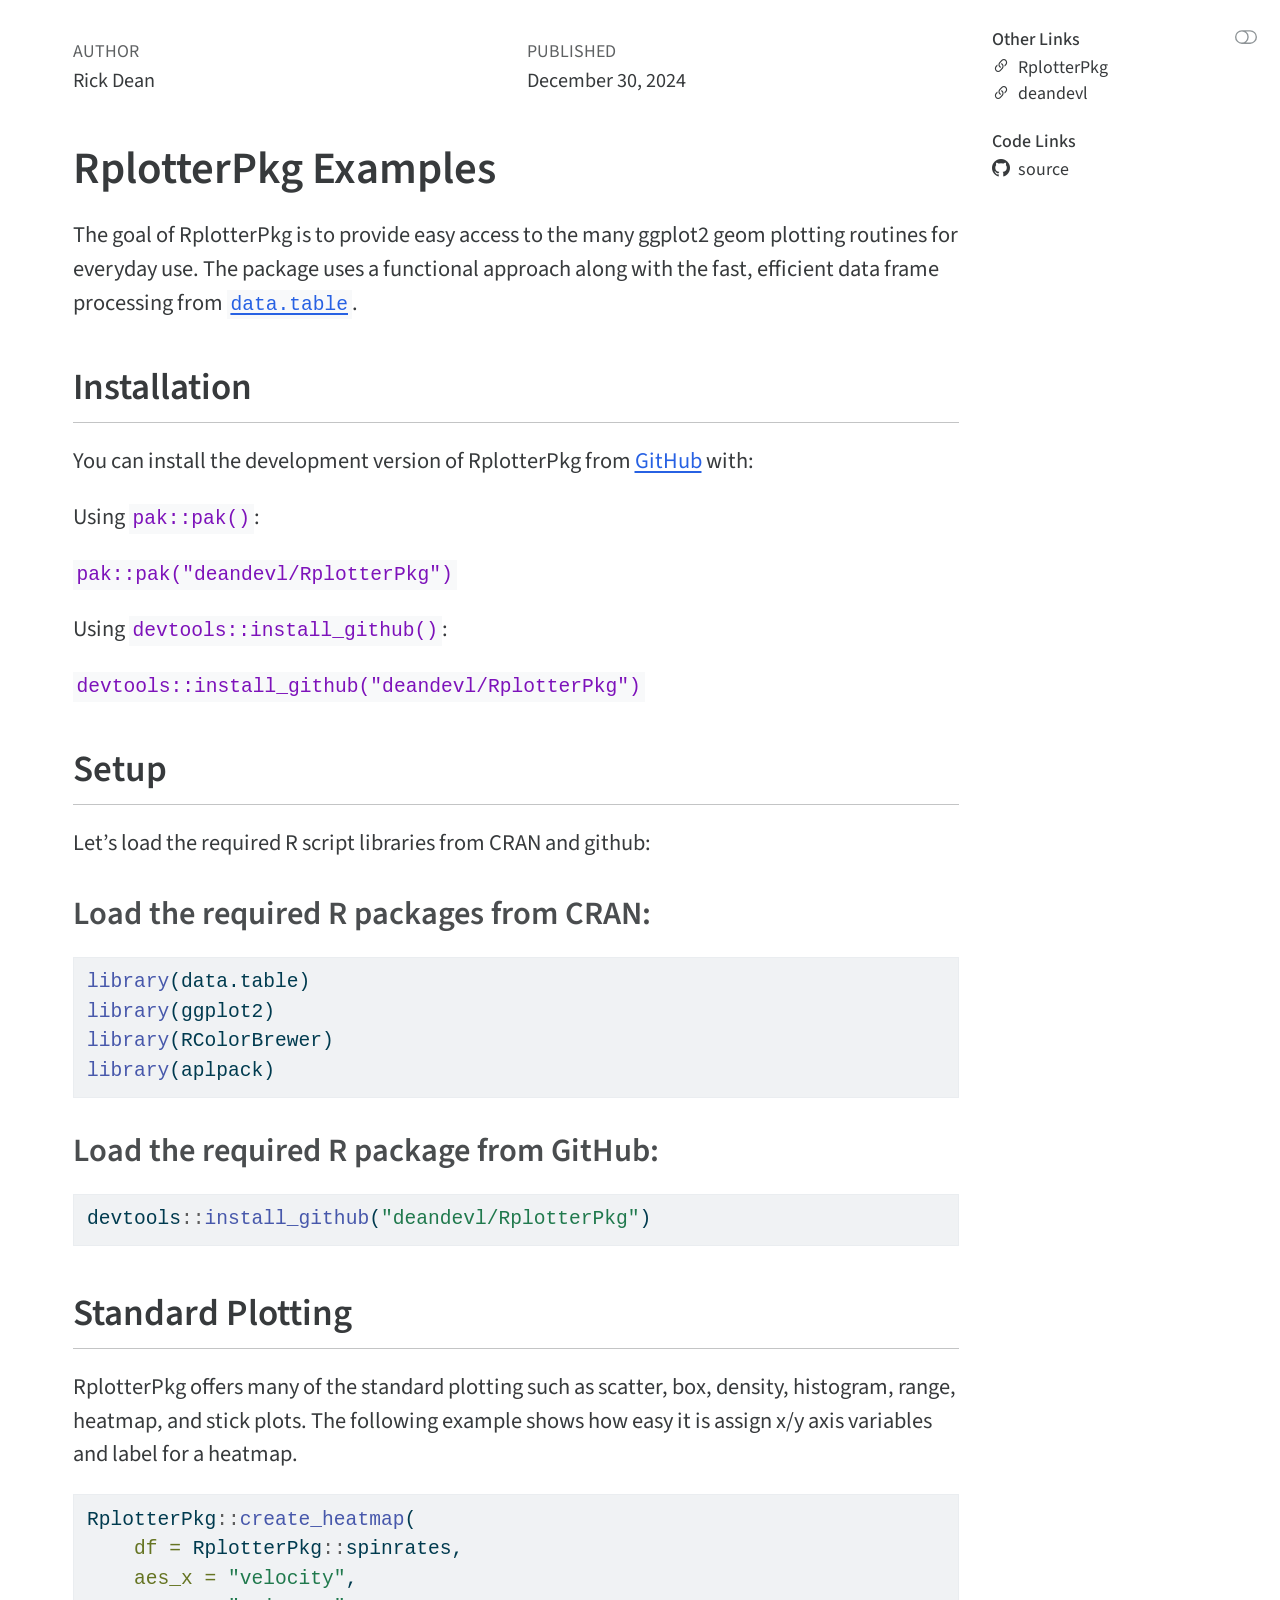
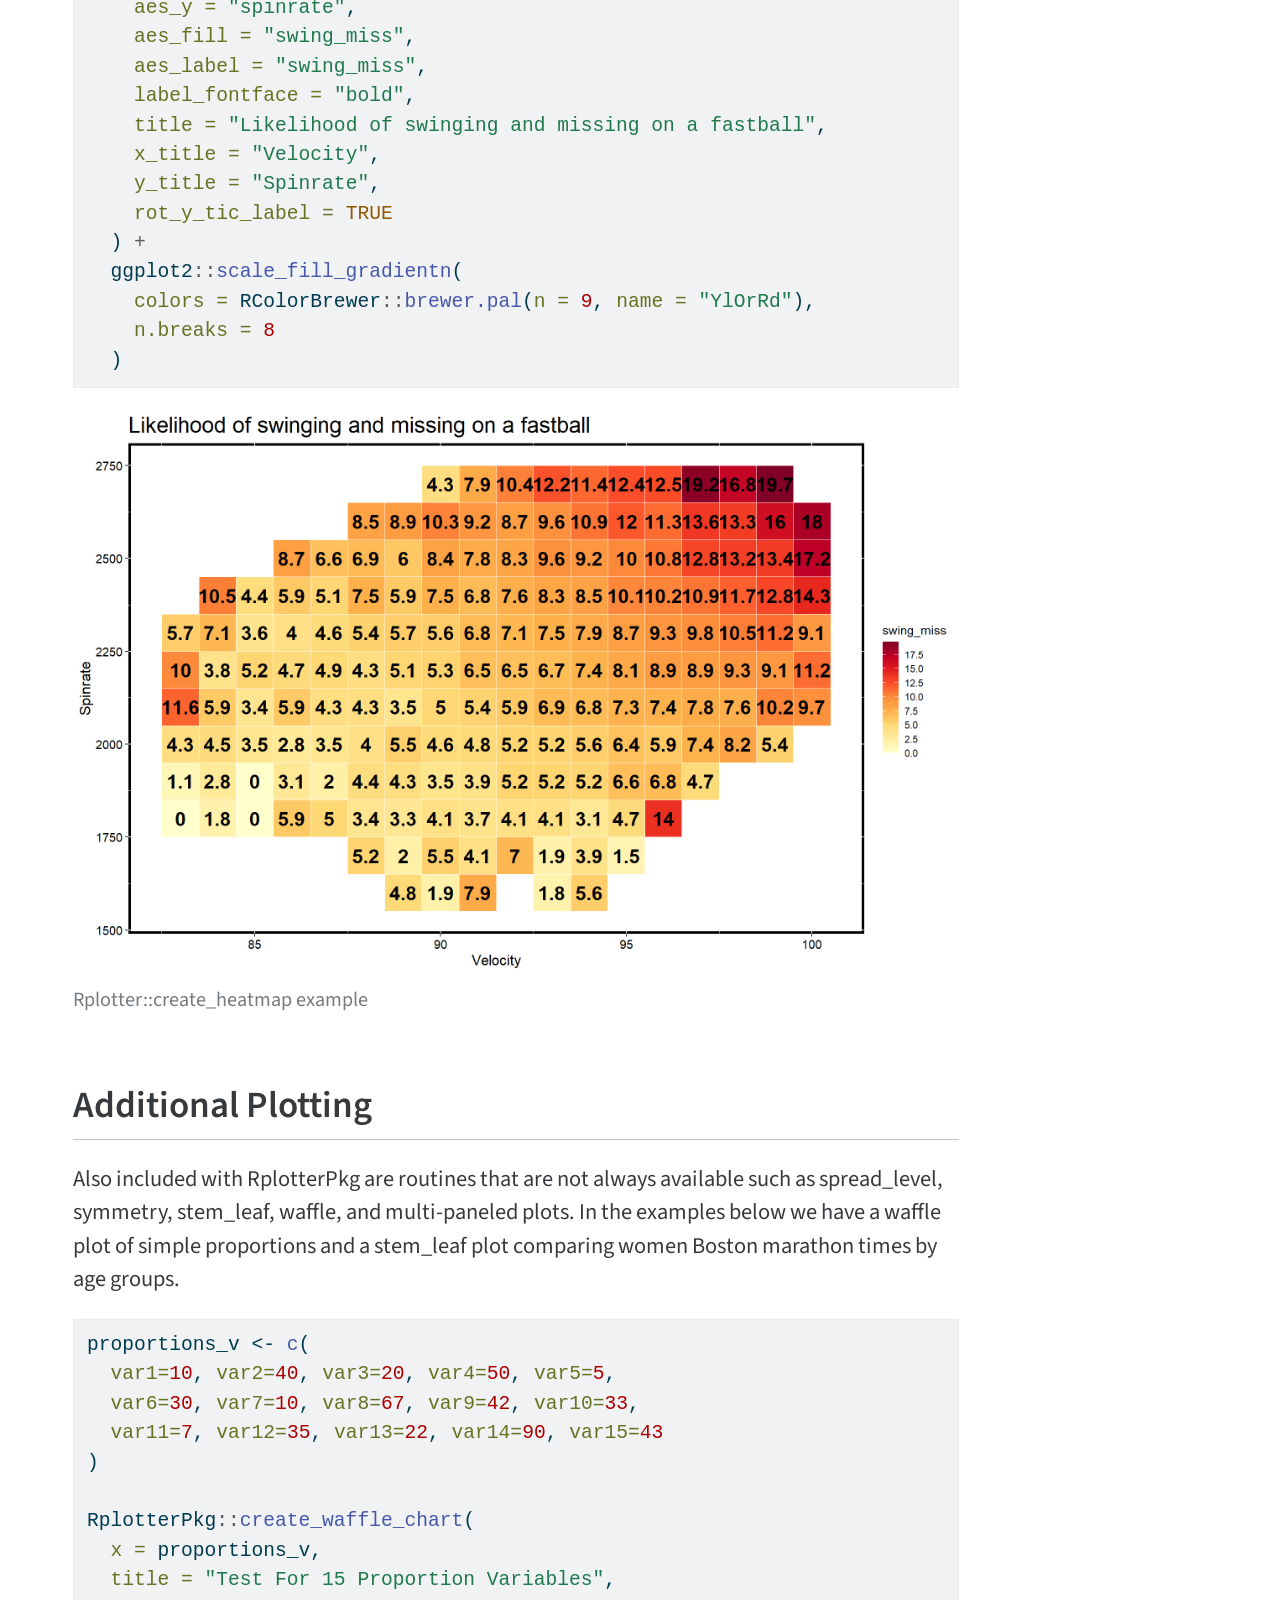
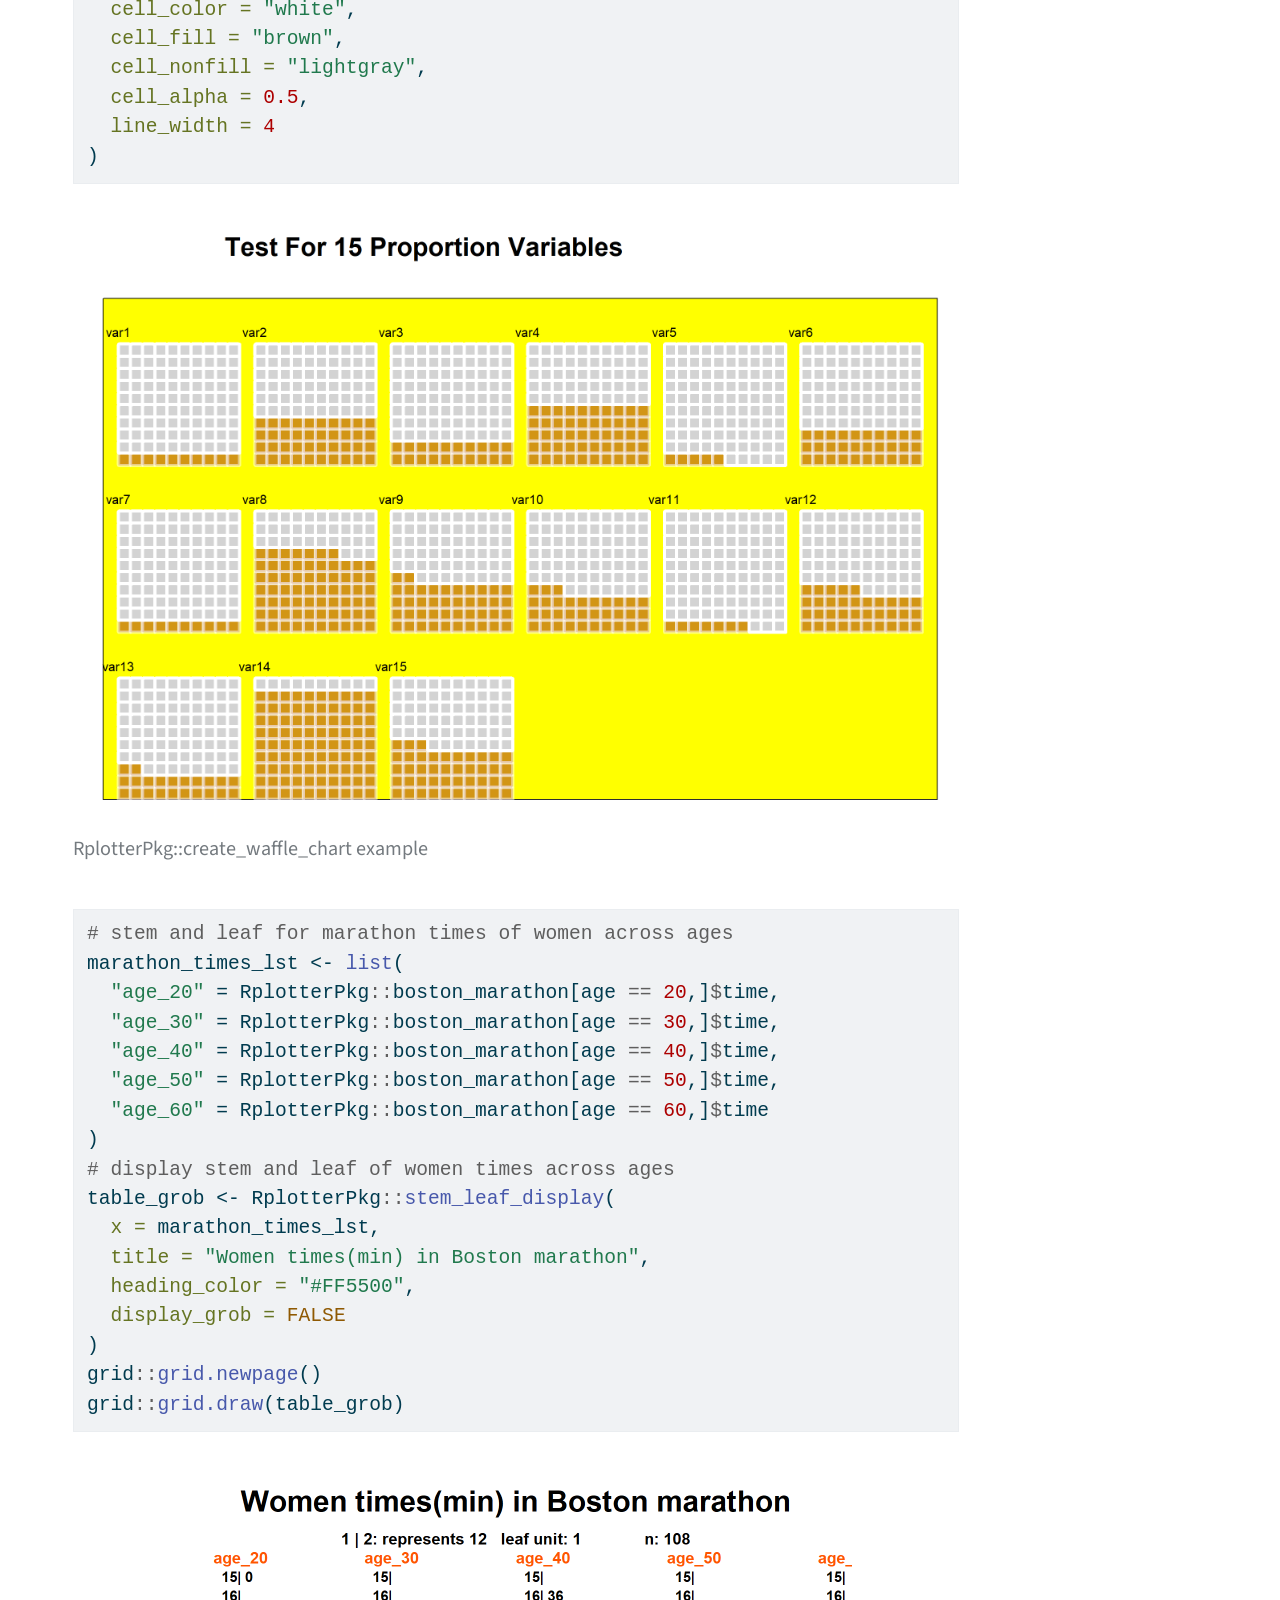
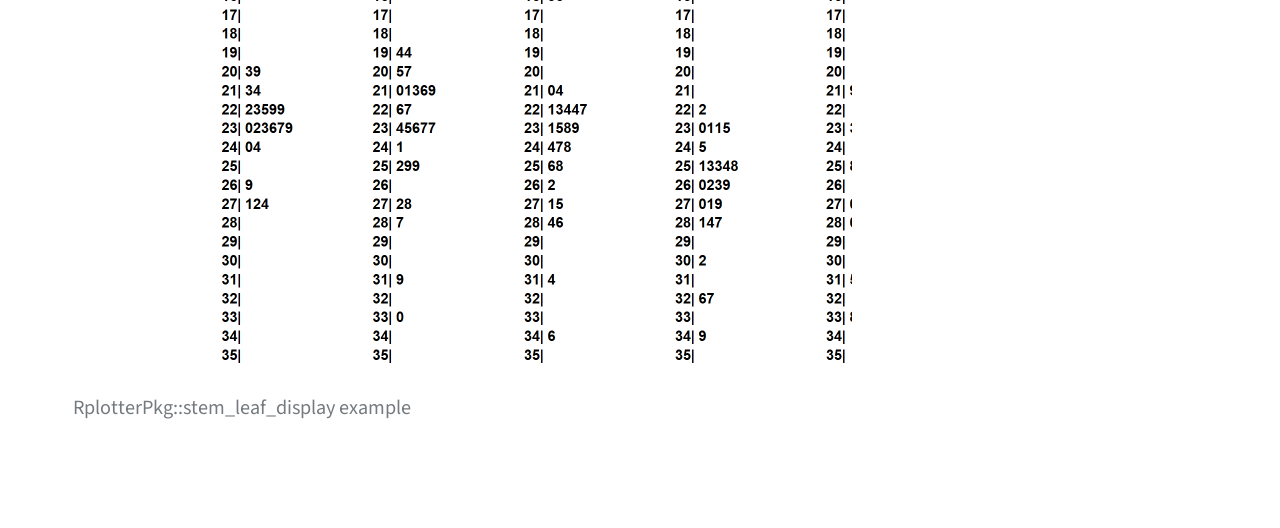
==== output/index.html @ f4328e45 "initial code" ====
<!DOCTYPE html>
<html xmlns="http://www.w3.org/1999/xhtml" lang="en" xml:lang="en"><head>

<meta charset="utf-8">
<meta name="generator" content="quarto-1.6.39">

<meta name="viewport" content="width=device-width, initial-scale=1.0, user-scalable=yes">

<meta name="author" content="Rick Dean">
<meta name="dcterms.date" content="2024-12-30">

<title>index</title>
<style>
code{white-space: pre-wrap;}
span.smallcaps{font-variant: small-caps;}
div.columns{display: flex; gap: min(4vw, 1.5em);}
div.column{flex: auto; overflow-x: auto;}
div.hanging-indent{margin-left: 1.5em; text-indent: -1.5em;}
ul.task-list{list-style: none;}
ul.task-list li input[type="checkbox"] {
  width: 0.8em;
  margin: 0 0.8em 0.2em -1em; /* quarto-specific, see https://github.com/quarto-dev/quarto-cli/issues/4556 */ 
  vertical-align: middle;
}
/* CSS for syntax highlighting */
pre > code.sourceCode { white-space: pre; position: relative; }
pre > code.sourceCode > span { line-height: 1.25; }
pre > code.sourceCode > span:empty { height: 1.2em; }
.sourceCode { overflow: visible; }
code.sourceCode > span { color: inherit; text-decoration: inherit; }
div.sourceCode { margin: 1em 0; }
pre.sourceCode { margin: 0; }
@media screen {
div.sourceCode { overflow: auto; }
}
@media print {
pre > code.sourceCode { white-space: pre-wrap; }
pre > code.sourceCode > span { display: inline-block; text-indent: -5em; padding-left: 5em; }
}
pre.numberSource code
  { counter-reset: source-line 0; }
pre.numberSource code > span
  { position: relative; left: -4em; counter-increment: source-line; }
pre.numberSource code > span > a:first-child::before
  { content: counter(source-line);
    position: relative; left: -1em; text-align: right; vertical-align: baseline;
    border: none; display: inline-block;
    -webkit-touch-callout: none; -webkit-user-select: none;
    -khtml-user-select: none; -moz-user-select: none;
    -ms-user-select: none; user-select: none;
    padding: 0 4px; width: 4em;
  }
pre.numberSource { margin-left: 3em;  padding-left: 4px; }
div.sourceCode
  {   }
@media screen {
pre > code.sourceCode > span > a:first-child::before { text-decoration: underline; }
}
</style>


<script src="index_files/libs/clipboard/clipboard.min.js"></script>
<script src="index_files/libs/quarto-html/quarto.js"></script>
<script src="index_files/libs/quarto-html/popper.min.js"></script>
<script src="index_files/libs/quarto-html/tippy.umd.min.js"></script>
<script src="index_files/libs/quarto-html/anchor.min.js"></script>
<link href="index_files/libs/quarto-html/tippy.css" rel="stylesheet">
<link href="index_files/libs/quarto-html/quarto-syntax-highlighting-e26003cea8cd680ca0c55a263523d882.css" rel="stylesheet" class="quarto-color-scheme" id="quarto-text-highlighting-styles">
<link href="index_files/libs/quarto-html/quarto-syntax-highlighting-dark-d166b450ba5a8e9f7a0ab969bf6592c1.css" rel="prefetch" class="quarto-color-scheme quarto-color-alternate" id="quarto-text-highlighting-styles">
<script src="index_files/libs/bootstrap/bootstrap.min.js"></script>
<link href="index_files/libs/bootstrap/bootstrap-icons.css" rel="stylesheet">
<link href="index_files/libs/bootstrap/bootstrap-362e344f68a460185f56c85ad91f081c.min.css" rel="stylesheet" append-hash="true" class="quarto-color-scheme" id="quarto-bootstrap" data-mode="light">
<link href="index_files/libs/bootstrap/bootstrap-dark-5a9ba87de48934786ce2c7ae9f96c275.min.css" rel="prefetch" append-hash="true" class="quarto-color-scheme quarto-color-alternate" id="quarto-bootstrap" data-mode="dark">


</head>

<body>

<div id="quarto-content" class="page-columns page-rows-contents page-layout-full">
<div id="quarto-margin-sidebar" class="sidebar margin-sidebar">
<div class="quarto-other-links"><h2>Other Links</h2><ul><li><a href="https://github.com/deandevl/RplotterPkg"><i class="bi bi-link-45deg"></i>RplotterPkg</a></li><li><a href="https://github.com/deandevl"><i class="bi bi-link-45deg"></i>deandevl</a></li></ul></div><div class="quarto-code-links"><h2>Code Links</h2><ul><li><a href="https://github.com/deandevl/RplotterPkg_Examples"><i class="bi bi-github"></i>source</a></li></ul></div></div>
<main class="content column-page-left" id="quarto-document-content">

<header id="title-block-header" class="quarto-title-block default">
<div class="quarto-title">
</div>



<div class="quarto-title-meta column-page-left">

    <div>
    <div class="quarto-title-meta-heading">Author</div>
    <div class="quarto-title-meta-contents">
             <p>Rick Dean </p>
          </div>
  </div>
    
    <div>
    <div class="quarto-title-meta-heading">Published</div>
    <div class="quarto-title-meta-contents">
      <p class="date">December 30, 2024</p>
    </div>
  </div>
  
    
  </div>
  


</header>


<section id="rplotterpkg-examples" class="level1">
<h1>RplotterPkg Examples</h1>
<p>The goal of RplotterPkg is to provide easy access to the many ggplot2 geom plotting routines for everyday use. The package uses a functional approach along with the fast, efficient data frame processing from <a href="https://github.com/Rdatatable/data.table" title="data.table github"><code>data.table</code></a>.</p>
<section id="installation" class="level2">
<h2 class="anchored" data-anchor-id="installation">Installation</h2>
<p>You can install the development version of RplotterPkg from <a href="https://github.com/">GitHub</a> with:</p>
<p>Using <code>pak::pak()</code>:</p>
<p><code>pak::pak("deandevl/RplotterPkg")</code></p>
<p>Using <code>devtools::install_github()</code>:</p>
<p><code>devtools::install_github("deandevl/RplotterPkg")</code></p>
</section>
<section id="setup" class="level2">
<h2 class="anchored" data-anchor-id="setup">Setup</h2>
<p>Let’s load the required R script libraries from CRAN and github:</p>
<section id="load-the-required-r-packages-from-cran" class="level3">
<h3 class="anchored" data-anchor-id="load-the-required-r-packages-from-cran">Load the required R packages from CRAN:</h3>
<div class="cell">
<div class="sourceCode cell-code" id="cb1"><pre class="sourceCode r code-with-copy"><code class="sourceCode r"><span id="cb1-1"><a href="#cb1-1" aria-hidden="true" tabindex="-1"></a><span class="fu">library</span>(data.table)</span>
<span id="cb1-2"><a href="#cb1-2" aria-hidden="true" tabindex="-1"></a><span class="fu">library</span>(ggplot2)</span>
<span id="cb1-3"><a href="#cb1-3" aria-hidden="true" tabindex="-1"></a><span class="fu">library</span>(RColorBrewer)</span>
<span id="cb1-4"><a href="#cb1-4" aria-hidden="true" tabindex="-1"></a><span class="fu">library</span>(aplpack)</span></code><button title="Copy to Clipboard" class="code-copy-button"><i class="bi"></i></button></pre></div>
</div>
</section>
<section id="load-the-required-r-package-from-github" class="level3">
<h3 class="anchored" data-anchor-id="load-the-required-r-package-from-github">Load the required R package from GitHub:</h3>
<div class="cell">
<div class="sourceCode cell-code" id="cb2"><pre class="sourceCode r code-with-copy"><code class="sourceCode r"><span id="cb2-1"><a href="#cb2-1" aria-hidden="true" tabindex="-1"></a>devtools<span class="sc">::</span><span class="fu">install_github</span>(<span class="st">"deandevl/RplotterPkg"</span>)</span></code><button title="Copy to Clipboard" class="code-copy-button"><i class="bi"></i></button></pre></div>
</div>
</section>
</section>
<section id="standard-plotting" class="level2">
<h2 class="anchored" data-anchor-id="standard-plotting">Standard Plotting</h2>
<p>RplotterPkg offers many of the standard plotting such as scatter, box, density, histogram, range, heatmap, and stick plots. The following example shows how easy it is assign x/y axis variables and label for a heatmap.</p>
<div class="cell">
<div class="sourceCode cell-code" id="cb3"><pre class="sourceCode r code-with-copy"><code class="sourceCode r"><span id="cb3-1"><a href="#cb3-1" aria-hidden="true" tabindex="-1"></a>RplotterPkg<span class="sc">::</span><span class="fu">create_heatmap</span>(</span>
<span id="cb3-2"><a href="#cb3-2" aria-hidden="true" tabindex="-1"></a>    <span class="at">df =</span> RplotterPkg<span class="sc">::</span>spinrates,</span>
<span id="cb3-3"><a href="#cb3-3" aria-hidden="true" tabindex="-1"></a>    <span class="at">aes_x =</span> <span class="st">"velocity"</span>,</span>
<span id="cb3-4"><a href="#cb3-4" aria-hidden="true" tabindex="-1"></a>    <span class="at">aes_y =</span> <span class="st">"spinrate"</span>,</span>
<span id="cb3-5"><a href="#cb3-5" aria-hidden="true" tabindex="-1"></a>    <span class="at">aes_fill =</span> <span class="st">"swing_miss"</span>,</span>
<span id="cb3-6"><a href="#cb3-6" aria-hidden="true" tabindex="-1"></a>    <span class="at">aes_label =</span> <span class="st">"swing_miss"</span>,</span>
<span id="cb3-7"><a href="#cb3-7" aria-hidden="true" tabindex="-1"></a>    <span class="at">label_fontface =</span> <span class="st">"bold"</span>,</span>
<span id="cb3-8"><a href="#cb3-8" aria-hidden="true" tabindex="-1"></a>    <span class="at">title =</span> <span class="st">"Likelihood of swinging and missing on a fastball"</span>,</span>
<span id="cb3-9"><a href="#cb3-9" aria-hidden="true" tabindex="-1"></a>    <span class="at">x_title =</span> <span class="st">"Velocity"</span>,</span>
<span id="cb3-10"><a href="#cb3-10" aria-hidden="true" tabindex="-1"></a>    <span class="at">y_title =</span> <span class="st">"Spinrate"</span>,</span>
<span id="cb3-11"><a href="#cb3-11" aria-hidden="true" tabindex="-1"></a>    <span class="at">rot_y_tic_label =</span> <span class="cn">TRUE</span></span>
<span id="cb3-12"><a href="#cb3-12" aria-hidden="true" tabindex="-1"></a>  ) <span class="sc">+</span></span>
<span id="cb3-13"><a href="#cb3-13" aria-hidden="true" tabindex="-1"></a>  ggplot2<span class="sc">::</span><span class="fu">scale_fill_gradientn</span>(</span>
<span id="cb3-14"><a href="#cb3-14" aria-hidden="true" tabindex="-1"></a>    <span class="at">colors =</span> RColorBrewer<span class="sc">::</span><span class="fu">brewer.pal</span>(<span class="at">n =</span> <span class="dv">9</span>, <span class="at">name =</span> <span class="st">"YlOrRd"</span>),</span>
<span id="cb3-15"><a href="#cb3-15" aria-hidden="true" tabindex="-1"></a>    <span class="at">n.breaks =</span> <span class="dv">8</span></span>
<span id="cb3-16"><a href="#cb3-16" aria-hidden="true" tabindex="-1"></a>  ) </span></code><button title="Copy to Clipboard" class="code-copy-button"><i class="bi"></i></button></pre></div>
<div class="cell-output-display">
<div class="quarto-figure quarto-figure-center">
<figure class="figure">
<p><img src="index_files/figure-html/unnamed-chunk-3-1.png" class="img-fluid figure-img" width="1056"></p>
<figcaption>Rplotter::create_heatmap example</figcaption>
</figure>
</div>
</div>
</div>
</section>
<section id="additional-plotting" class="level2">
<h2 class="anchored" data-anchor-id="additional-plotting">Additional Plotting</h2>
<p>Also included with RplotterPkg are routines that are not always available such as spread_level, symmetry, stem_leaf, waffle, and multi-paneled plots. In the examples below we have a waffle plot of simple proportions and a stem_leaf plot comparing women Boston marathon times by age groups.</p>
<div class="cell">
<div class="sourceCode cell-code" id="cb4"><pre class="sourceCode r code-with-copy"><code class="sourceCode r"><span id="cb4-1"><a href="#cb4-1" aria-hidden="true" tabindex="-1"></a>proportions_v <span class="ot">&lt;-</span> <span class="fu">c</span>(</span>
<span id="cb4-2"><a href="#cb4-2" aria-hidden="true" tabindex="-1"></a>  <span class="at">var1=</span><span class="dv">10</span>, <span class="at">var2=</span><span class="dv">40</span>, <span class="at">var3=</span><span class="dv">20</span>, <span class="at">var4=</span><span class="dv">50</span>, <span class="at">var5=</span><span class="dv">5</span>,</span>
<span id="cb4-3"><a href="#cb4-3" aria-hidden="true" tabindex="-1"></a>  <span class="at">var6=</span><span class="dv">30</span>, <span class="at">var7=</span><span class="dv">10</span>, <span class="at">var8=</span><span class="dv">67</span>, <span class="at">var9=</span><span class="dv">42</span>, <span class="at">var10=</span><span class="dv">33</span>,</span>
<span id="cb4-4"><a href="#cb4-4" aria-hidden="true" tabindex="-1"></a>  <span class="at">var11=</span><span class="dv">7</span>, <span class="at">var12=</span><span class="dv">35</span>, <span class="at">var13=</span><span class="dv">22</span>, <span class="at">var14=</span><span class="dv">90</span>, <span class="at">var15=</span><span class="dv">43</span></span>
<span id="cb4-5"><a href="#cb4-5" aria-hidden="true" tabindex="-1"></a>)</span>
<span id="cb4-6"><a href="#cb4-6" aria-hidden="true" tabindex="-1"></a></span>
<span id="cb4-7"><a href="#cb4-7" aria-hidden="true" tabindex="-1"></a>RplotterPkg<span class="sc">::</span><span class="fu">create_waffle_chart</span>(</span>
<span id="cb4-8"><a href="#cb4-8" aria-hidden="true" tabindex="-1"></a>  <span class="at">x =</span> proportions_v,</span>
<span id="cb4-9"><a href="#cb4-9" aria-hidden="true" tabindex="-1"></a>  <span class="at">title =</span> <span class="st">"Test For 15 Proportion Variables"</span>,</span>
<span id="cb4-10"><a href="#cb4-10" aria-hidden="true" tabindex="-1"></a>  <span class="at">cell_color =</span> <span class="st">"white"</span>,</span>
<span id="cb4-11"><a href="#cb4-11" aria-hidden="true" tabindex="-1"></a>  <span class="at">cell_fill =</span> <span class="st">"brown"</span>,</span>
<span id="cb4-12"><a href="#cb4-12" aria-hidden="true" tabindex="-1"></a>  <span class="at">cell_nonfill =</span> <span class="st">"lightgray"</span>,</span>
<span id="cb4-13"><a href="#cb4-13" aria-hidden="true" tabindex="-1"></a>  <span class="at">cell_alpha =</span> <span class="fl">0.5</span>,</span>
<span id="cb4-14"><a href="#cb4-14" aria-hidden="true" tabindex="-1"></a>  <span class="at">line_width =</span> <span class="dv">4</span></span>
<span id="cb4-15"><a href="#cb4-15" aria-hidden="true" tabindex="-1"></a>)</span></code><button title="Copy to Clipboard" class="code-copy-button"><i class="bi"></i></button></pre></div>
<div class="cell-output-display">
<div class="quarto-figure quarto-figure-center">
<figure class="figure">
<p><img src="index_files/figure-html/unnamed-chunk-4-1.png" class="img-fluid figure-img" width="1104"></p>
<figcaption>RplotterPkg::create_waffle_chart example</figcaption>
</figure>
</div>
</div>
</div>
<div class="cell">
<div class="sourceCode cell-code" id="cb5"><pre class="sourceCode r code-with-copy"><code class="sourceCode r"><span id="cb5-1"><a href="#cb5-1" aria-hidden="true" tabindex="-1"></a><span class="co"># stem and leaf for marathon times of women across ages</span></span>
<span id="cb5-2"><a href="#cb5-2" aria-hidden="true" tabindex="-1"></a>marathon_times_lst <span class="ot">&lt;-</span> <span class="fu">list</span>(</span>
<span id="cb5-3"><a href="#cb5-3" aria-hidden="true" tabindex="-1"></a>  <span class="st">"age_20"</span> <span class="ot">=</span> RplotterPkg<span class="sc">::</span>boston_marathon[age <span class="sc">==</span> <span class="dv">20</span>,]<span class="sc">$</span>time,</span>
<span id="cb5-4"><a href="#cb5-4" aria-hidden="true" tabindex="-1"></a>  <span class="st">"age_30"</span> <span class="ot">=</span> RplotterPkg<span class="sc">::</span>boston_marathon[age <span class="sc">==</span> <span class="dv">30</span>,]<span class="sc">$</span>time,</span>
<span id="cb5-5"><a href="#cb5-5" aria-hidden="true" tabindex="-1"></a>  <span class="st">"age_40"</span> <span class="ot">=</span> RplotterPkg<span class="sc">::</span>boston_marathon[age <span class="sc">==</span> <span class="dv">40</span>,]<span class="sc">$</span>time,</span>
<span id="cb5-6"><a href="#cb5-6" aria-hidden="true" tabindex="-1"></a>  <span class="st">"age_50"</span> <span class="ot">=</span> RplotterPkg<span class="sc">::</span>boston_marathon[age <span class="sc">==</span> <span class="dv">50</span>,]<span class="sc">$</span>time,</span>
<span id="cb5-7"><a href="#cb5-7" aria-hidden="true" tabindex="-1"></a>  <span class="st">"age_60"</span> <span class="ot">=</span> RplotterPkg<span class="sc">::</span>boston_marathon[age <span class="sc">==</span> <span class="dv">60</span>,]<span class="sc">$</span>time</span>
<span id="cb5-8"><a href="#cb5-8" aria-hidden="true" tabindex="-1"></a>)</span>
<span id="cb5-9"><a href="#cb5-9" aria-hidden="true" tabindex="-1"></a><span class="co"># display stem and leaf of women times across ages</span></span>
<span id="cb5-10"><a href="#cb5-10" aria-hidden="true" tabindex="-1"></a>table_grob <span class="ot">&lt;-</span> RplotterPkg<span class="sc">::</span><span class="fu">stem_leaf_display</span>(</span>
<span id="cb5-11"><a href="#cb5-11" aria-hidden="true" tabindex="-1"></a>  <span class="at">x =</span> marathon_times_lst,</span>
<span id="cb5-12"><a href="#cb5-12" aria-hidden="true" tabindex="-1"></a>  <span class="at">title =</span> <span class="st">"Women times(min) in Boston marathon"</span>,</span>
<span id="cb5-13"><a href="#cb5-13" aria-hidden="true" tabindex="-1"></a>  <span class="at">heading_color =</span> <span class="st">"#FF5500"</span>,</span>
<span id="cb5-14"><a href="#cb5-14" aria-hidden="true" tabindex="-1"></a>  <span class="at">display_grob =</span> <span class="cn">FALSE</span></span>
<span id="cb5-15"><a href="#cb5-15" aria-hidden="true" tabindex="-1"></a>)</span>
<span id="cb5-16"><a href="#cb5-16" aria-hidden="true" tabindex="-1"></a>grid<span class="sc">::</span><span class="fu">grid.newpage</span>()</span>
<span id="cb5-17"><a href="#cb5-17" aria-hidden="true" tabindex="-1"></a>grid<span class="sc">::</span><span class="fu">grid.draw</span>(table_grob)</span></code><button title="Copy to Clipboard" class="code-copy-button"><i class="bi"></i></button></pre></div>
<div class="cell-output-display">
<div class="quarto-figure quarto-figure-center">
<figure class="figure">
<p><img src="index_files/figure-html/unnamed-chunk-5-1.png" class="img-fluid figure-img" width="672"></p>
<figcaption>RplotterPkg::stem_leaf_display example</figcaption>
</figure>
</div>
</div>
</div>
</section>
</section>

</main>
<!-- /main column -->
<script id="quarto-html-after-body" type="application/javascript">
window.document.addEventListener("DOMContentLoaded", function (event) {
  const toggleBodyColorMode = (bsSheetEl) => {
    const mode = bsSheetEl.getAttribute("data-mode");
    const bodyEl = window.document.querySelector("body");
    if (mode === "dark") {
      bodyEl.classList.add("quarto-dark");
      bodyEl.classList.remove("quarto-light");
    } else {
      bodyEl.classList.add("quarto-light");
      bodyEl.classList.remove("quarto-dark");
    }
  }
  const toggleBodyColorPrimary = () => {
    const bsSheetEl = window.document.querySelector("link#quarto-bootstrap");
    if (bsSheetEl) {
      toggleBodyColorMode(bsSheetEl);
    }
  }
  toggleBodyColorPrimary();  
  const disableStylesheet = (stylesheets) => {
    for (let i=0; i < stylesheets.length; i++) {
      const stylesheet = stylesheets[i];
      stylesheet.rel = 'prefetch';
    }
  }
  const enableStylesheet = (stylesheets) => {
    for (let i=0; i < stylesheets.length; i++) {
      const stylesheet = stylesheets[i];
      stylesheet.rel = 'stylesheet';
    }
  }
  const manageTransitions = (selector, allowTransitions) => {
    const els = window.document.querySelectorAll(selector);
    for (let i=0; i < els.length; i++) {
      const el = els[i];
      if (allowTransitions) {
        el.classList.remove('notransition');
      } else {
        el.classList.add('notransition');
      }
    }
  }
  const toggleGiscusIfUsed = (isAlternate, darkModeDefault) => {
    const baseTheme = document.querySelector('#giscus-base-theme')?.value ?? 'light';
    const alternateTheme = document.querySelector('#giscus-alt-theme')?.value ?? 'dark';
    let newTheme = '';
    if(darkModeDefault) {
      newTheme = isAlternate ? baseTheme : alternateTheme;
    } else {
      newTheme = isAlternate ? alternateTheme : baseTheme;
    }
    const changeGiscusTheme = () => {
      // From: https://github.com/giscus/giscus/issues/336
      const sendMessage = (message) => {
        const iframe = document.querySelector('iframe.giscus-frame');
        if (!iframe) return;
        iframe.contentWindow.postMessage({ giscus: message }, 'https://giscus.app');
      }
      sendMessage({
        setConfig: {
          theme: newTheme
        }
      });
    }
    const isGiscussLoaded = window.document.querySelector('iframe.giscus-frame') !== null;
    if (isGiscussLoaded) {
      changeGiscusTheme();
    }
  }
  const toggleColorMode = (alternate) => {
    // Switch the stylesheets
    const alternateStylesheets = window.document.querySelectorAll('link.quarto-color-scheme.quarto-color-alternate');
    manageTransitions('#quarto-margin-sidebar .nav-link', false);
    if (alternate) {
      enableStylesheet(alternateStylesheets);
      for (const sheetNode of alternateStylesheets) {
        if (sheetNode.id === "quarto-bootstrap") {
          toggleBodyColorMode(sheetNode);
        }
      }
    } else {
      disableStylesheet(alternateStylesheets);
      toggleBodyColorPrimary();
    }
    manageTransitions('#quarto-margin-sidebar .nav-link', true);
    // Switch the toggles
    const toggles = window.document.querySelectorAll('.quarto-color-scheme-toggle');
    for (let i=0; i < toggles.length; i++) {
      const toggle = toggles[i];
      if (toggle) {
        if (alternate) {
          toggle.classList.add("alternate");     
        } else {
          toggle.classList.remove("alternate");
        }
      }
    }
    // Hack to workaround the fact that safari doesn't
    // properly recolor the scrollbar when toggling (#1455)
    if (navigator.userAgent.indexOf('Safari') > 0 && navigator.userAgent.indexOf('Chrome') == -1) {
      manageTransitions("body", false);
      window.scrollTo(0, 1);
      setTimeout(() => {
        window.scrollTo(0, 0);
        manageTransitions("body", true);
      }, 40);  
    }
  }
  const isFileUrl = () => { 
    return window.location.protocol === 'file:';
  }
  const hasAlternateSentinel = () => {  
    let styleSentinel = getColorSchemeSentinel();
    if (styleSentinel !== null) {
      return styleSentinel === "alternate";
    } else {
      return false;
    }
  }
  const setStyleSentinel = (alternate) => {
    const value = alternate ? "alternate" : "default";
    if (!isFileUrl()) {
      window.localStorage.setItem("quarto-color-scheme", value);
    } else {
      localAlternateSentinel = value;
    }
  }
  const getColorSchemeSentinel = () => {
    if (!isFileUrl()) {
      const storageValue = window.localStorage.getItem("quarto-color-scheme");
      return storageValue != null ? storageValue : localAlternateSentinel;
    } else {
      return localAlternateSentinel;
    }
  }
  const darkModeDefault = false;
  let localAlternateSentinel = darkModeDefault ? 'alternate' : 'default';
  // Dark / light mode switch
  window.quartoToggleColorScheme = () => {
    // Read the current dark / light value 
    let toAlternate = !hasAlternateSentinel();
    toggleColorMode(toAlternate);
    setStyleSentinel(toAlternate);
    toggleGiscusIfUsed(toAlternate, darkModeDefault);
  };
  // Ensure there is a toggle, if there isn't float one in the top right
  if (window.document.querySelector('.quarto-color-scheme-toggle') === null) {
    const a = window.document.createElement('a');
    a.classList.add('top-right');
    a.classList.add('quarto-color-scheme-toggle');
    a.href = "";
    a.onclick = function() { try { window.quartoToggleColorScheme(); } catch {} return false; };
    const i = window.document.createElement("i");
    i.classList.add('bi');
    a.appendChild(i);
    window.document.body.appendChild(a);
  }
  // Switch to dark mode if need be
  if (hasAlternateSentinel()) {
    toggleColorMode(true);
  } else {
    toggleColorMode(false);
  }
  const icon = "";
  const anchorJS = new window.AnchorJS();
  anchorJS.options = {
    placement: 'right',
    icon: icon
  };
  anchorJS.add('.anchored');
  const isCodeAnnotation = (el) => {
    for (const clz of el.classList) {
      if (clz.startsWith('code-annotation-')) {                     
        return true;
      }
    }
    return false;
  }
  const onCopySuccess = function(e) {
    // button target
    const button = e.trigger;
    // don't keep focus
    button.blur();
    // flash "checked"
    button.classList.add('code-copy-button-checked');
    var currentTitle = button.getAttribute("title");
    button.setAttribute("title", "Copied!");
    let tooltip;
    if (window.bootstrap) {
      button.setAttribute("data-bs-toggle", "tooltip");
      button.setAttribute("data-bs-placement", "left");
      button.setAttribute("data-bs-title", "Copied!");
      tooltip = new bootstrap.Tooltip(button, 
        { trigger: "manual", 
          customClass: "code-copy-button-tooltip",
          offset: [0, -8]});
      tooltip.show();    
    }
    setTimeout(function() {
      if (tooltip) {
        tooltip.hide();
        button.removeAttribute("data-bs-title");
        button.removeAttribute("data-bs-toggle");
        button.removeAttribute("data-bs-placement");
      }
      button.setAttribute("title", currentTitle);
      button.classList.remove('code-copy-button-checked');
    }, 1000);
    // clear code selection
    e.clearSelection();
  }
  const getTextToCopy = function(trigger) {
      const codeEl = trigger.previousElementSibling.cloneNode(true);
      for (const childEl of codeEl.children) {
        if (isCodeAnnotation(childEl)) {
          childEl.remove();
        }
      }
      return codeEl.innerText;
  }
  const clipboard = new window.ClipboardJS('.code-copy-button:not([data-in-quarto-modal])', {
    text: getTextToCopy
  });
  clipboard.on('success', onCopySuccess);
  if (window.document.getElementById('quarto-embedded-source-code-modal')) {
    const clipboardModal = new window.ClipboardJS('.code-copy-button[data-in-quarto-modal]', {
      text: getTextToCopy,
      container: window.document.getElementById('quarto-embedded-source-code-modal')
    });
    clipboardModal.on('success', onCopySuccess);
  }
    var localhostRegex = new RegExp(/^(?:http|https):\/\/localhost\:?[0-9]*\//);
    var mailtoRegex = new RegExp(/^mailto:/);
      var filterRegex = new RegExp('/' + window.location.host + '/');
    var isInternal = (href) => {
        return filterRegex.test(href) || localhostRegex.test(href) || mailtoRegex.test(href);
    }
    // Inspect non-navigation links and adorn them if external
 	var links = window.document.querySelectorAll('a[href]:not(.nav-link):not(.navbar-brand):not(.toc-action):not(.sidebar-link):not(.sidebar-item-toggle):not(.pagination-link):not(.no-external):not([aria-hidden]):not(.dropdown-item):not(.quarto-navigation-tool):not(.about-link)');
    for (var i=0; i<links.length; i++) {
      const link = links[i];
      if (!isInternal(link.href)) {
        // undo the damage that might have been done by quarto-nav.js in the case of
        // links that we want to consider external
        if (link.dataset.originalHref !== undefined) {
          link.href = link.dataset.originalHref;
        }
      }
    }
  function tippyHover(el, contentFn, onTriggerFn, onUntriggerFn) {
    const config = {
      allowHTML: true,
      maxWidth: 500,
      delay: 100,
      arrow: false,
      appendTo: function(el) {
          return el.parentElement;
      },
      interactive: true,
      interactiveBorder: 10,
      theme: 'quarto',
      placement: 'bottom-start',
    };
    if (contentFn) {
      config.content = contentFn;
    }
    if (onTriggerFn) {
      config.onTrigger = onTriggerFn;
    }
    if (onUntriggerFn) {
      config.onUntrigger = onUntriggerFn;
    }
    window.tippy(el, config); 
  }
  const noterefs = window.document.querySelectorAll('a[role="doc-noteref"]');
  for (var i=0; i<noterefs.length; i++) {
    const ref = noterefs[i];
    tippyHover(ref, function() {
      // use id or data attribute instead here
      let href = ref.getAttribute('data-footnote-href') || ref.getAttribute('href');
      try { href = new URL(href).hash; } catch {}
      const id = href.replace(/^#\/?/, "");
      const note = window.document.getElementById(id);
      if (note) {
        return note.innerHTML;
      } else {
        return "";
      }
    });
  }
  const xrefs = window.document.querySelectorAll('a.quarto-xref');
  const processXRef = (id, note) => {
    // Strip column container classes
    const stripColumnClz = (el) => {
      el.classList.remove("page-full", "page-columns");
      if (el.children) {
        for (const child of el.children) {
          stripColumnClz(child);
        }
      }
    }
    stripColumnClz(note)
    if (id === null || id.startsWith('sec-')) {
      // Special case sections, only their first couple elements
      const container = document.createElement("div");
      if (note.children && note.children.length > 2) {
        container.appendChild(note.children[0].cloneNode(true));
        for (let i = 1; i < note.children.length; i++) {
          const child = note.children[i];
          if (child.tagName === "P" && child.innerText === "") {
            continue;
          } else {
            container.appendChild(child.cloneNode(true));
            break;
          }
        }
        if (window.Quarto?.typesetMath) {
          window.Quarto.typesetMath(container);
        }
        return container.innerHTML
      } else {
        if (window.Quarto?.typesetMath) {
          window.Quarto.typesetMath(note);
        }
        return note.innerHTML;
      }
    } else {
      // Remove any anchor links if they are present
      const anchorLink = note.querySelector('a.anchorjs-link');
      if (anchorLink) {
        anchorLink.remove();
      }
      if (window.Quarto?.typesetMath) {
        window.Quarto.typesetMath(note);
      }
      if (note.classList.contains("callout")) {
        return note.outerHTML;
      } else {
        return note.innerHTML;
      }
    }
  }
  for (var i=0; i<xrefs.length; i++) {
    const xref = xrefs[i];
    tippyHover(xref, undefined, function(instance) {
      instance.disable();
      let url = xref.getAttribute('href');
      let hash = undefined; 
      if (url.startsWith('#')) {
        hash = url;
      } else {
        try { hash = new URL(url).hash; } catch {}
      }
      if (hash) {
        const id = hash.replace(/^#\/?/, "");
        const note = window.document.getElementById(id);
        if (note !== null) {
          try {
            const html = processXRef(id, note.cloneNode(true));
            instance.setContent(html);
          } finally {
            instance.enable();
            instance.show();
          }
        } else {
          // See if we can fetch this
          fetch(url.split('#')[0])
          .then(res => res.text())
          .then(html => {
            const parser = new DOMParser();
            const htmlDoc = parser.parseFromString(html, "text/html");
            const note = htmlDoc.getElementById(id);
            if (note !== null) {
              const html = processXRef(id, note);
              instance.setContent(html);
            } 
          }).finally(() => {
            instance.enable();
            instance.show();
          });
        }
      } else {
        // See if we can fetch a full url (with no hash to target)
        // This is a special case and we should probably do some content thinning / targeting
        fetch(url)
        .then(res => res.text())
        .then(html => {
          const parser = new DOMParser();
          const htmlDoc = parser.parseFromString(html, "text/html");
          const note = htmlDoc.querySelector('main.content');
          if (note !== null) {
            // This should only happen for chapter cross references
            // (since there is no id in the URL)
            // remove the first header
            if (note.children.length > 0 && note.children[0].tagName === "HEADER") {
              note.children[0].remove();
            }
            const html = processXRef(null, note);
            instance.setContent(html);
          } 
        }).finally(() => {
          instance.enable();
          instance.show();
        });
      }
    }, function(instance) {
    });
  }
      let selectedAnnoteEl;
      const selectorForAnnotation = ( cell, annotation) => {
        let cellAttr = 'data-code-cell="' + cell + '"';
        let lineAttr = 'data-code-annotation="' +  annotation + '"';
        const selector = 'span[' + cellAttr + '][' + lineAttr + ']';
        return selector;
      }
      const selectCodeLines = (annoteEl) => {
        const doc = window.document;
        const targetCell = annoteEl.getAttribute("data-target-cell");
        const targetAnnotation = annoteEl.getAttribute("data-target-annotation");
        const annoteSpan = window.document.querySelector(selectorForAnnotation(targetCell, targetAnnotation));
        const lines = annoteSpan.getAttribute("data-code-lines").split(",");
        const lineIds = lines.map((line) => {
          return targetCell + "-" + line;
        })
        let top = null;
        let height = null;
        let parent = null;
        if (lineIds.length > 0) {
            //compute the position of the single el (top and bottom and make a div)
            const el = window.document.getElementById(lineIds[0]);
            top = el.offsetTop;
            height = el.offsetHeight;
            parent = el.parentElement.parentElement;
          if (lineIds.length > 1) {
            const lastEl = window.document.getElementById(lineIds[lineIds.length - 1]);
            const bottom = lastEl.offsetTop + lastEl.offsetHeight;
            height = bottom - top;
          }
          if (top !== null && height !== null && parent !== null) {
            // cook up a div (if necessary) and position it 
            let div = window.document.getElementById("code-annotation-line-highlight");
            if (div === null) {
              div = window.document.createElement("div");
              div.setAttribute("id", "code-annotation-line-highlight");
              div.style.position = 'absolute';
              parent.appendChild(div);
            }
            div.style.top = top - 2 + "px";
            div.style.height = height + 4 + "px";
            div.style.left = 0;
            let gutterDiv = window.document.getElementById("code-annotation-line-highlight-gutter");
            if (gutterDiv === null) {
              gutterDiv = window.document.createElement("div");
              gutterDiv.setAttribute("id", "code-annotation-line-highlight-gutter");
              gutterDiv.style.position = 'absolute';
              const codeCell = window.document.getElementById(targetCell);
              const gutter = codeCell.querySelector('.code-annotation-gutter');
              gutter.appendChild(gutterDiv);
            }
            gutterDiv.style.top = top - 2 + "px";
            gutterDiv.style.height = height + 4 + "px";
          }
          selectedAnnoteEl = annoteEl;
        }
      };
      const unselectCodeLines = () => {
        const elementsIds = ["code-annotation-line-highlight", "code-annotation-line-highlight-gutter"];
        elementsIds.forEach((elId) => {
          const div = window.document.getElementById(elId);
          if (div) {
            div.remove();
          }
        });
        selectedAnnoteEl = undefined;
      };
        // Handle positioning of the toggle
    window.addEventListener(
      "resize",
      throttle(() => {
        elRect = undefined;
        if (selectedAnnoteEl) {
          selectCodeLines(selectedAnnoteEl);
        }
      }, 10)
    );
    function throttle(fn, ms) {
    let throttle = false;
    let timer;
      return (...args) => {
        if(!throttle) { // first call gets through
            fn.apply(this, args);
            throttle = true;
        } else { // all the others get throttled
            if(timer) clearTimeout(timer); // cancel #2
            timer = setTimeout(() => {
              fn.apply(this, args);
              timer = throttle = false;
            }, ms);
        }
      };
    }
      // Attach click handler to the DT
      const annoteDls = window.document.querySelectorAll('dt[data-target-cell]');
      for (const annoteDlNode of annoteDls) {
        annoteDlNode.addEventListener('click', (event) => {
          const clickedEl = event.target;
          if (clickedEl !== selectedAnnoteEl) {
            unselectCodeLines();
            const activeEl = window.document.querySelector('dt[data-target-cell].code-annotation-active');
            if (activeEl) {
              activeEl.classList.remove('code-annotation-active');
            }
            selectCodeLines(clickedEl);
            clickedEl.classList.add('code-annotation-active');
          } else {
            // Unselect the line
            unselectCodeLines();
            clickedEl.classList.remove('code-annotation-active');
          }
        });
      }
  const findCites = (el) => {
    const parentEl = el.parentElement;
    if (parentEl) {
      const cites = parentEl.dataset.cites;
      if (cites) {
        return {
          el,
          cites: cites.split(' ')
        };
      } else {
        return findCites(el.parentElement)
      }
    } else {
      return undefined;
    }
  };
  var bibliorefs = window.document.querySelectorAll('a[role="doc-biblioref"]');
  for (var i=0; i<bibliorefs.length; i++) {
    const ref = bibliorefs[i];
    const citeInfo = findCites(ref);
    if (citeInfo) {
      tippyHover(citeInfo.el, function() {
        var popup = window.document.createElement('div');
        citeInfo.cites.forEach(function(cite) {
          var citeDiv = window.document.createElement('div');
          citeDiv.classList.add('hanging-indent');
          citeDiv.classList.add('csl-entry');
          var biblioDiv = window.document.getElementById('ref-' + cite);
          if (biblioDiv) {
            citeDiv.innerHTML = biblioDiv.innerHTML;
          }
          popup.appendChild(citeDiv);
        });
        return popup.innerHTML;
      });
    }
  }
});
</script>
</div> <!-- /content -->




</body></html>
---- output/index_files/libs/quarto-html/tippy.css ----
.tippy-box[data-animation=fade][data-state=hidden]{opacity:0}[data-tippy-root]{max-width:calc(100vw - 10px)}.tippy-box{position:relative;background-color:#333;color:#fff;border-radius:4px;font-size:14px;line-height:1.4;white-space:normal;outline:0;transition-property:transform,visibility,opacity}.tippy-box[data-placement^=top]>.tippy-arrow{bottom:0}.tippy-box[data-placement^=top]>.tippy-arrow:before{bottom:-7px;left:0;border-width:8px 8px 0;border-top-color:initial;transform-origin:center top}.tippy-box[data-placement^=bottom]>.tippy-arrow{top:0}.tippy-box[data-placement^=bottom]>.tippy-arrow:before{top:-7px;left:0;border-width:0 8px 8px;border-bottom-color:initial;transform-origin:center bottom}.tippy-box[data-placement^=left]>.tippy-arrow{right:0}.tippy-box[data-placement^=left]>.tippy-arrow:before{border-width:8px 0 8px 8px;border-left-color:initial;right:-7px;transform-origin:center left}.tippy-box[data-placement^=right]>.tippy-arrow{left:0}.tippy-box[data-placement^=right]>.tippy-arrow:before{left:-7px;border-width:8px 8px 8px 0;border-right-color:initial;transform-origin:center right}.tippy-box[data-inertia][data-state=visible]{transition-timing-function:cubic-bezier(.54,1.5,.38,1.11)}.tippy-arrow{width:16px;height:16px;color:#333}.tippy-arrow:before{content:"";position:absolute;border-color:transparent;border-style:solid}.tippy-content{position:relative;padding:5px 9px;z-index:1}
---- output/index_files/libs/quarto-html/quarto-syntax-highlighting-e26003cea8cd680ca0c55a263523d882.css ----
/* quarto syntax highlight colors */
:root {
  --quarto-hl-ot-color: #003B4F;
  --quarto-hl-at-color: #657422;
  --quarto-hl-ss-color: #20794D;
  --quarto-hl-an-color: #5E5E5E;
  --quarto-hl-fu-color: #4758AB;
  --quarto-hl-st-color: #20794D;
  --quarto-hl-cf-color: #003B4F;
  --quarto-hl-op-color: #5E5E5E;
  --quarto-hl-er-color: #AD0000;
  --quarto-hl-bn-color: #AD0000;
  --quarto-hl-al-color: #AD0000;
  --quarto-hl-va-color: #111111;
  --quarto-hl-bu-color: inherit;
  --quarto-hl-ex-color: inherit;
  --quarto-hl-pp-color: #AD0000;
  --quarto-hl-in-color: #5E5E5E;
  --quarto-hl-vs-color: #20794D;
  --quarto-hl-wa-color: #5E5E5E;
  --quarto-hl-do-color: #5E5E5E;
  --quarto-hl-im-color: #00769E;
  --quarto-hl-ch-color: #20794D;
  --quarto-hl-dt-color: #AD0000;
  --quarto-hl-fl-color: #AD0000;
  --quarto-hl-co-color: #5E5E5E;
  --quarto-hl-cv-color: #5E5E5E;
  --quarto-hl-cn-color: #8f5902;
  --quarto-hl-sc-color: #5E5E5E;
  --quarto-hl-dv-color: #AD0000;
  --quarto-hl-kw-color: #003B4F;
}

/* other quarto variables */
:root {
  --quarto-font-monospace: SFMono-Regular, Menlo, Monaco, Consolas, "Liberation Mono", "Courier New", monospace;
}

pre > code.sourceCode > span {
  color: #003B4F;
}

code span {
  color: #003B4F;
}

code.sourceCode > span {
  color: #003B4F;
}

div.sourceCode,
div.sourceCode pre.sourceCode {
  color: #003B4F;
}

code span.ot {
  color: #003B4F;
  font-style: inherit;
}

code span.at {
  color: #657422;
  font-style: inherit;
}

code span.ss {
  color: #20794D;
  font-style: inherit;
}

code span.an {
  color: #5E5E5E;
  font-style: inherit;
}

code span.fu {
  color: #4758AB;
  font-style: inherit;
}

code span.st {
  color: #20794D;
  font-style: inherit;
}

code span.cf {
  color: #003B4F;
  font-weight: bold;
  font-style: inherit;
}

code span.op {
  color: #5E5E5E;
  font-style: inherit;
}

code span.er {
  color: #AD0000;
  font-style: inherit;
}

code span.bn {
  color: #AD0000;
  font-style: inherit;
}

code span.al {
  color: #AD0000;
  font-style: inherit;
}

code span.va {
  color: #111111;
  font-style: inherit;
}

code span.bu {
  font-style: inherit;
}

code span.ex {
  font-style: inherit;
}

code span.pp {
  color: #AD0000;
  font-style: inherit;
}

code span.in {
  color: #5E5E5E;
  font-style: inherit;
}

code span.vs {
  color: #20794D;
  font-style: inherit;
}

code span.wa {
  color: #5E5E5E;
  font-style: italic;
}

code span.do {
  color: #5E5E5E;
  font-style: italic;
}

code span.im {
  color: #00769E;
  font-style: inherit;
}

code span.ch {
  color: #20794D;
  font-style: inherit;
}

code span.dt {
  color: #AD0000;
  font-style: inherit;
}

code span.fl {
  color: #AD0000;
  font-style: inherit;
}

code span.co {
  color: #5E5E5E;
  font-style: inherit;
}

code span.cv {
  color: #5E5E5E;
  font-style: italic;
}

code span.cn {
  color: #8f5902;
  font-style: inherit;
}

code span.sc {
  color: #5E5E5E;
  font-style: inherit;
}

code span.dv {
  color: #AD0000;
  font-style: inherit;
}

code span.kw {
  color: #003B4F;
  font-weight: bold;
  font-style: inherit;
}

.prevent-inlining {
  content: "</";
}

/*# sourceMappingURL=e90e9ab646ea9b1aaa61e089606e0f97.css.map */
---- output/index_files/libs/quarto-html/quarto-syntax-highlighting-dark-d166b450ba5a8e9f7a0ab969bf6592c1.css ----
/* quarto syntax highlight colors */
:root {
  --quarto-hl-al-color: #f07178;
  --quarto-hl-an-color: #d4d0ab;
  --quarto-hl-at-color: #00e0e0;
  --quarto-hl-bn-color: #d4d0ab;
  --quarto-hl-bu-color: #abe338;
  --quarto-hl-ch-color: #abe338;
  --quarto-hl-co-color: #f8f8f2;
  --quarto-hl-cv-color: #ffd700;
  --quarto-hl-cn-color: #ffd700;
  --quarto-hl-cf-color: #ffa07a;
  --quarto-hl-dt-color: #ffa07a;
  --quarto-hl-dv-color: #d4d0ab;
  --quarto-hl-do-color: #f8f8f2;
  --quarto-hl-er-color: #f07178;
  --quarto-hl-ex-color: #00e0e0;
  --quarto-hl-fl-color: #d4d0ab;
  --quarto-hl-fu-color: #ffa07a;
  --quarto-hl-im-color: #abe338;
  --quarto-hl-in-color: #d4d0ab;
  --quarto-hl-kw-color: #ffa07a;
  --quarto-hl-op-color: #ffa07a;
  --quarto-hl-ot-color: #00e0e0;
  --quarto-hl-pp-color: #dcc6e0;
  --quarto-hl-re-color: #00e0e0;
  --quarto-hl-sc-color: #abe338;
  --quarto-hl-ss-color: #abe338;
  --quarto-hl-st-color: #abe338;
  --quarto-hl-va-color: #00e0e0;
  --quarto-hl-vs-color: #abe338;
  --quarto-hl-wa-color: #dcc6e0;
}

/* other quarto variables */
:root {
  --quarto-font-monospace: SFMono-Regular, Menlo, Monaco, Consolas, "Liberation Mono", "Courier New", monospace;
}

code span.al {
  background-color: #2a0f15;
  font-weight: bold;
  color: #f07178;
}

code span.an {
  color: #d4d0ab;
}

code span.at {
  color: #00e0e0;
}

code span.bn {
  color: #d4d0ab;
}

code span.bu {
  color: #abe338;
}

code span.ch {
  color: #abe338;
}

code span.co {
  font-style: italic;
  color: #f8f8f2;
}

code span.cv {
  color: #ffd700;
}

code span.cn {
  color: #ffd700;
}

code span.cf {
  font-weight: bold;
  color: #ffa07a;
}

code span.dt {
  color: #ffa07a;
}

code span.dv {
  color: #d4d0ab;
}

code span.do {
  color: #f8f8f2;
}

code span.er {
  color: #f07178;
  text-decoration: underline;
}

code span.ex {
  font-weight: bold;
  color: #00e0e0;
}

code span.fl {
  color: #d4d0ab;
}

code span.fu {
  color: #ffa07a;
}

code span.im {
  color: #abe338;
}

code span.in {
  color: #d4d0ab;
}

code span.kw {
  font-weight: bold;
  color: #ffa07a;
}

pre > code.sourceCode > span {
  color: #f8f8f2;
}

code span {
  color: #f8f8f2;
}

code.sourceCode > span {
  color: #f8f8f2;
}

div.sourceCode,
div.sourceCode pre.sourceCode {
  color: #f8f8f2;
}

code span.op {
  color: #ffa07a;
}

code span.ot {
  color: #00e0e0;
}

code span.pp {
  color: #dcc6e0;
}

code span.re {
  background-color: #f8f8f2;
  color: #00e0e0;
}

code span.sc {
  color: #abe338;
}

code span.ss {
  color: #abe338;
}

code span.st {
  color: #abe338;
}

code span.va {
  color: #00e0e0;
}

code span.vs {
  color: #abe338;
}

code span.wa {
  color: #dcc6e0;
}

.prevent-inlining {
  content: "</";
}

/*# sourceMappingURL=72bb05760472c1bb0bbb1d76e21bc2a0.css.map */
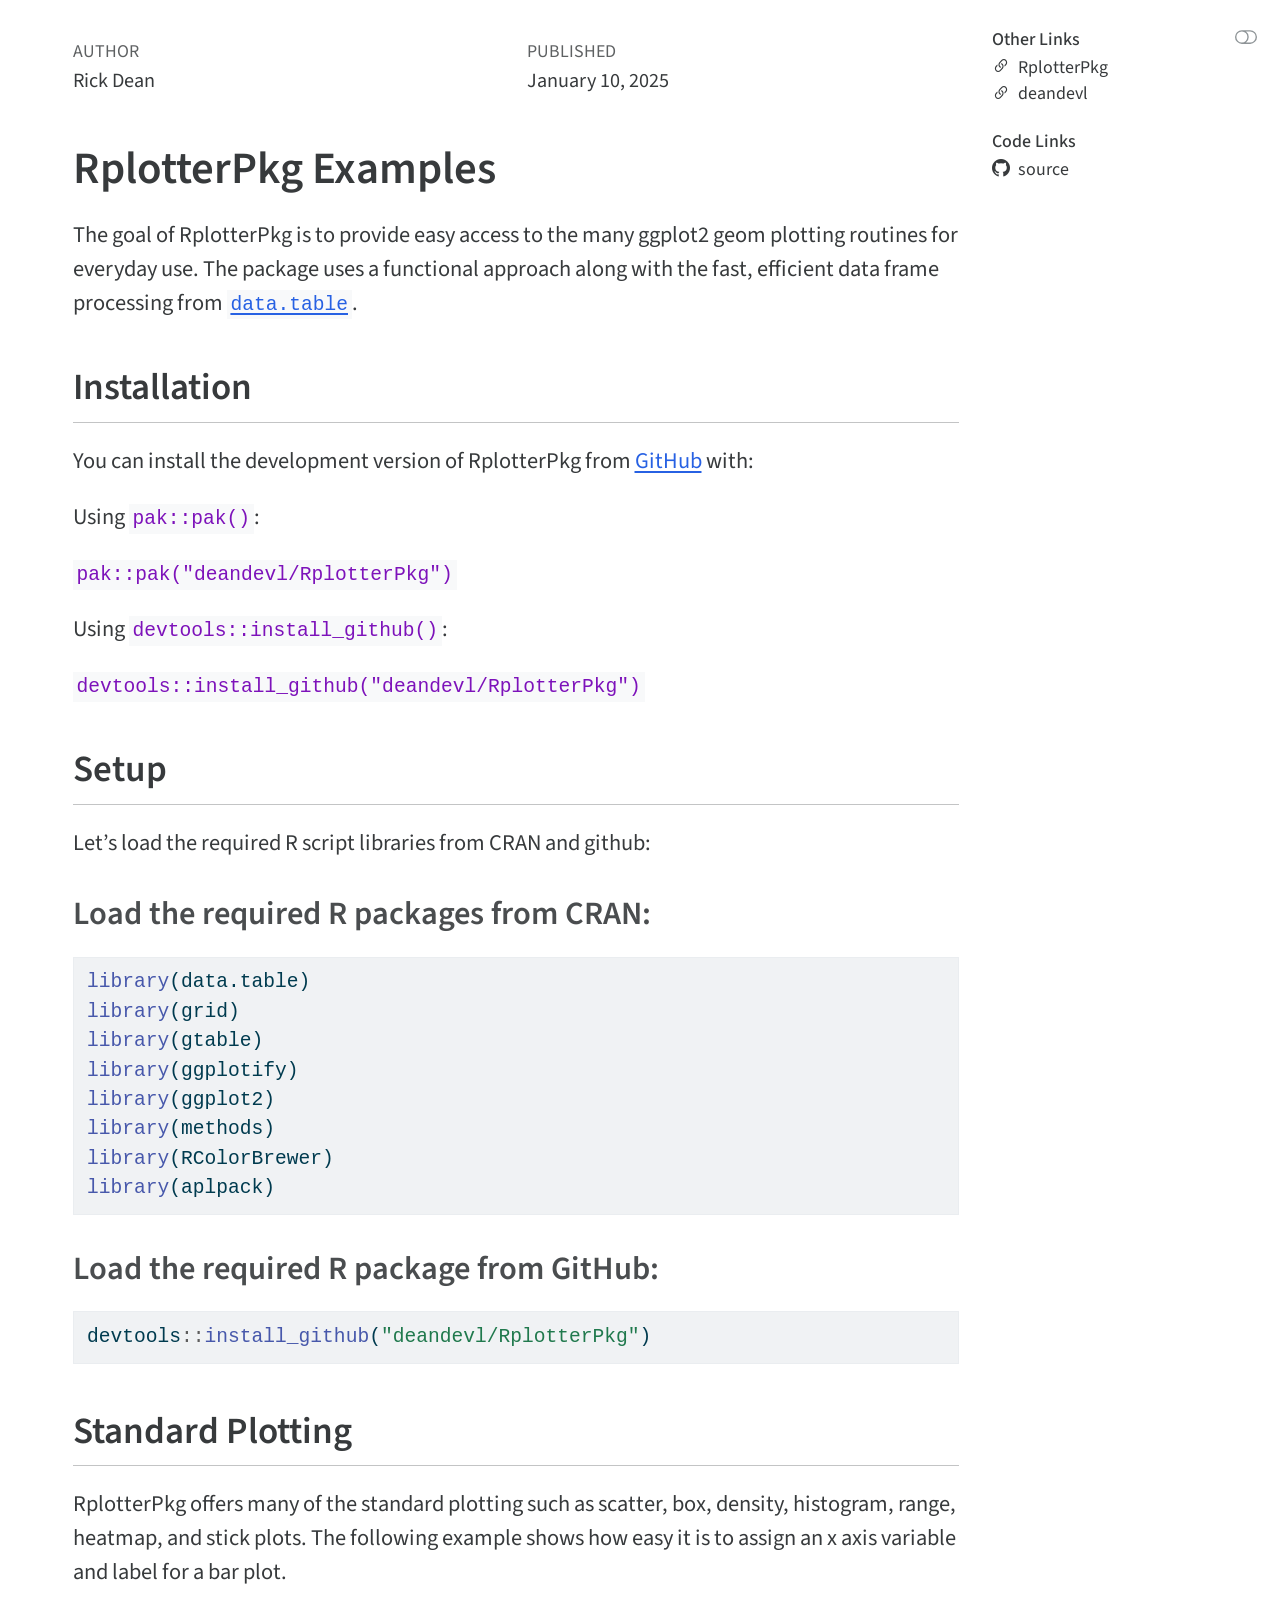
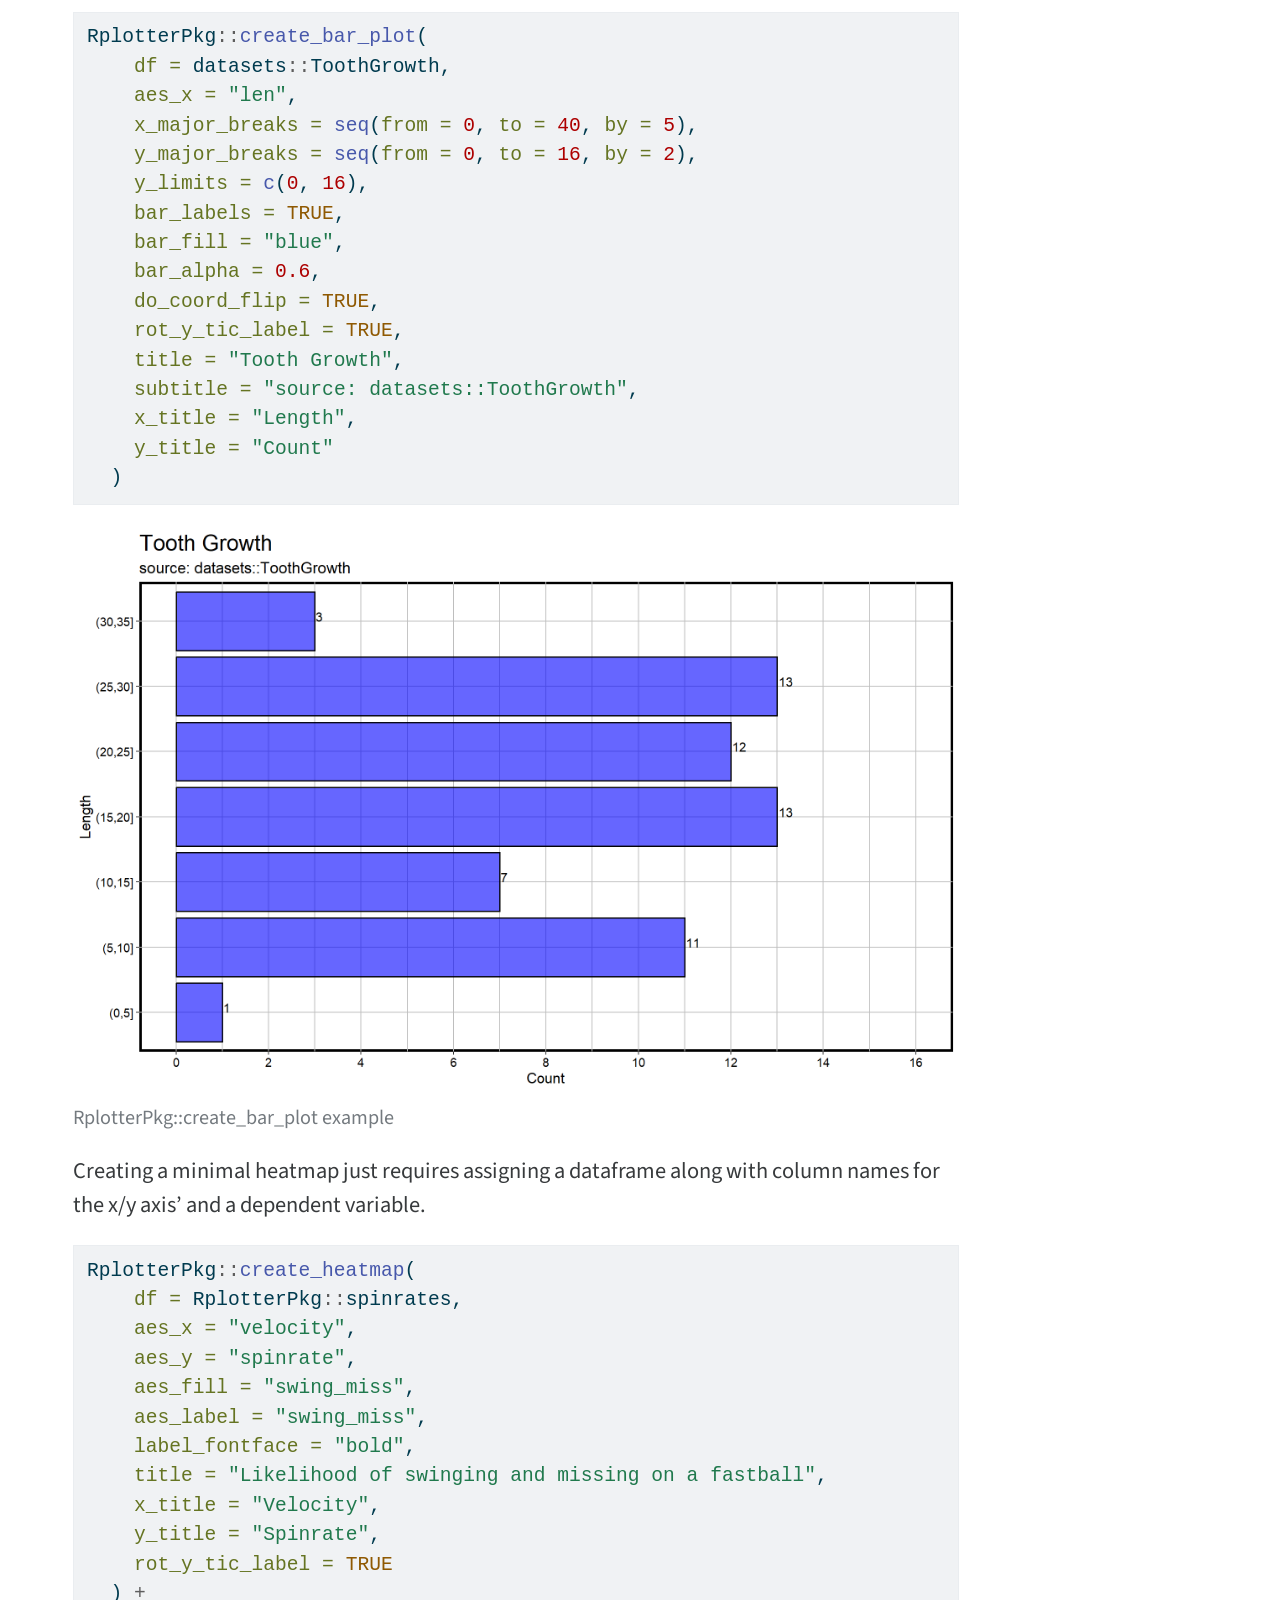
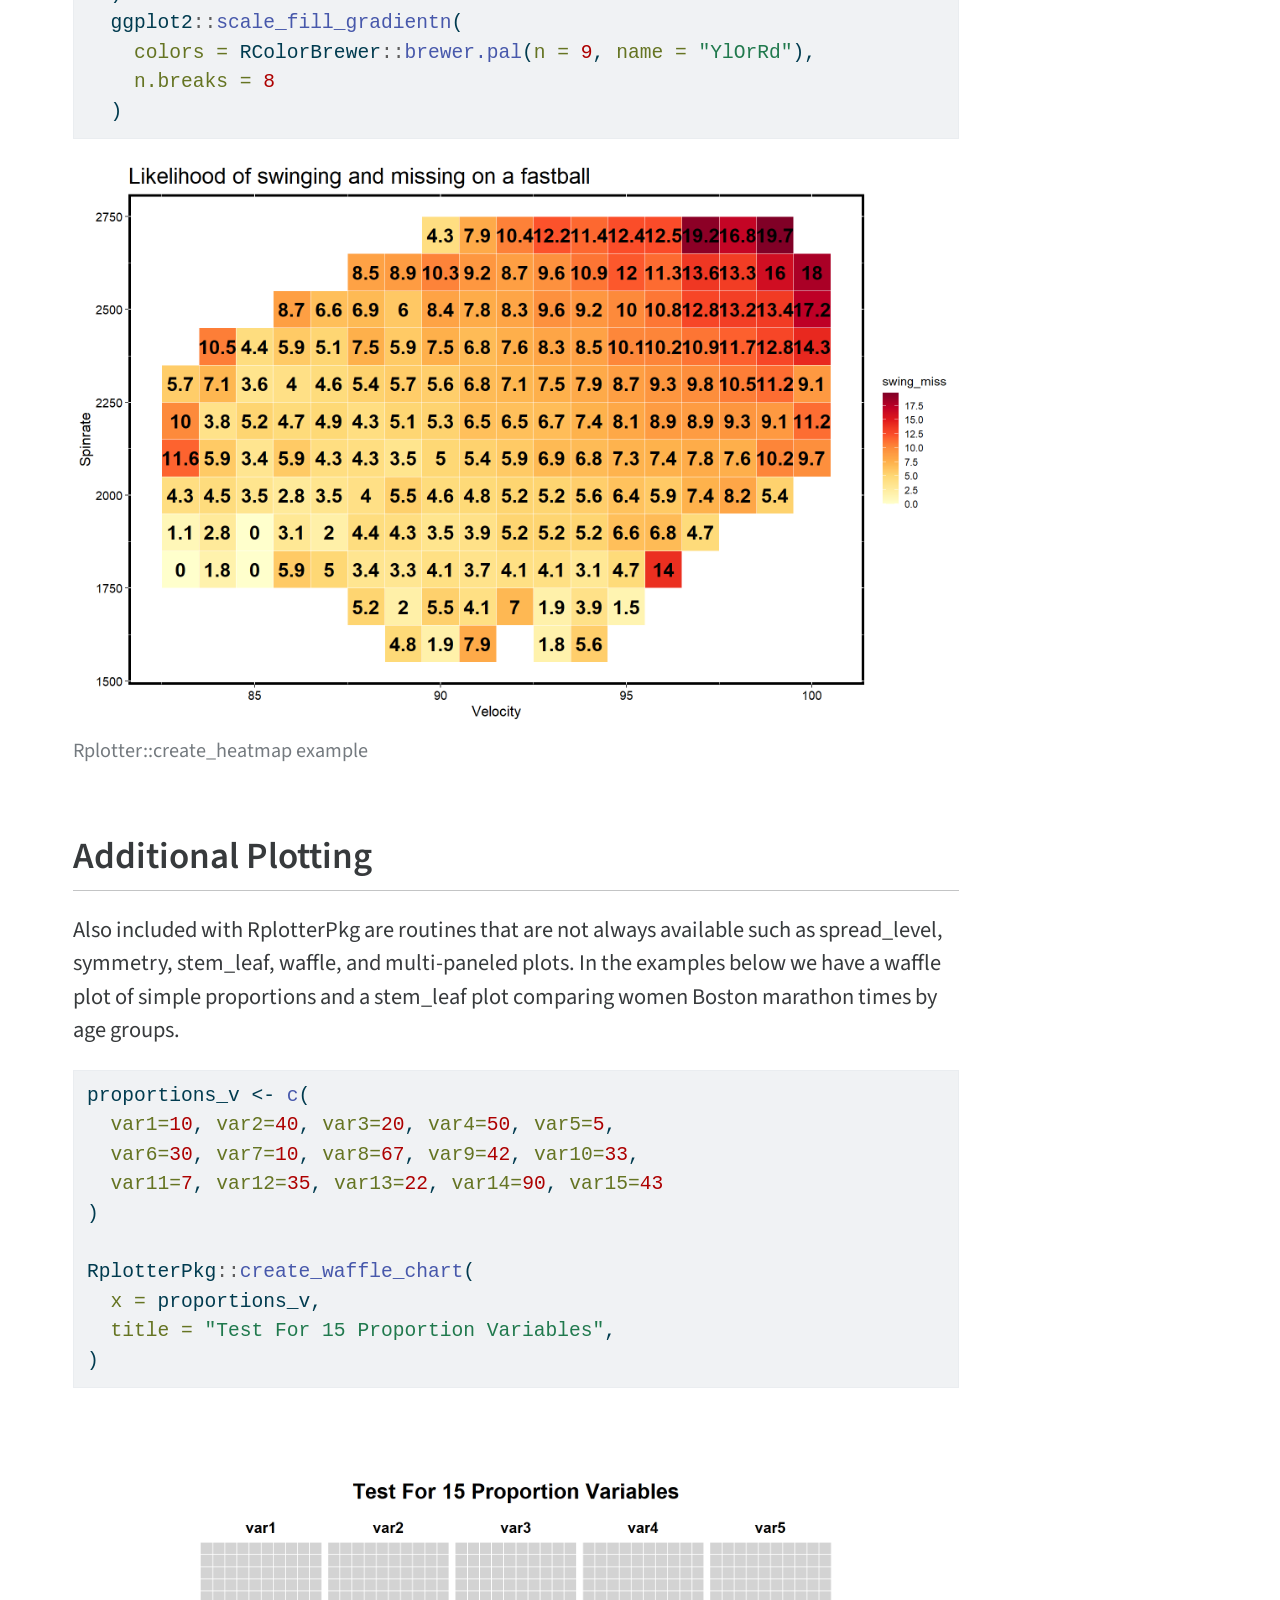
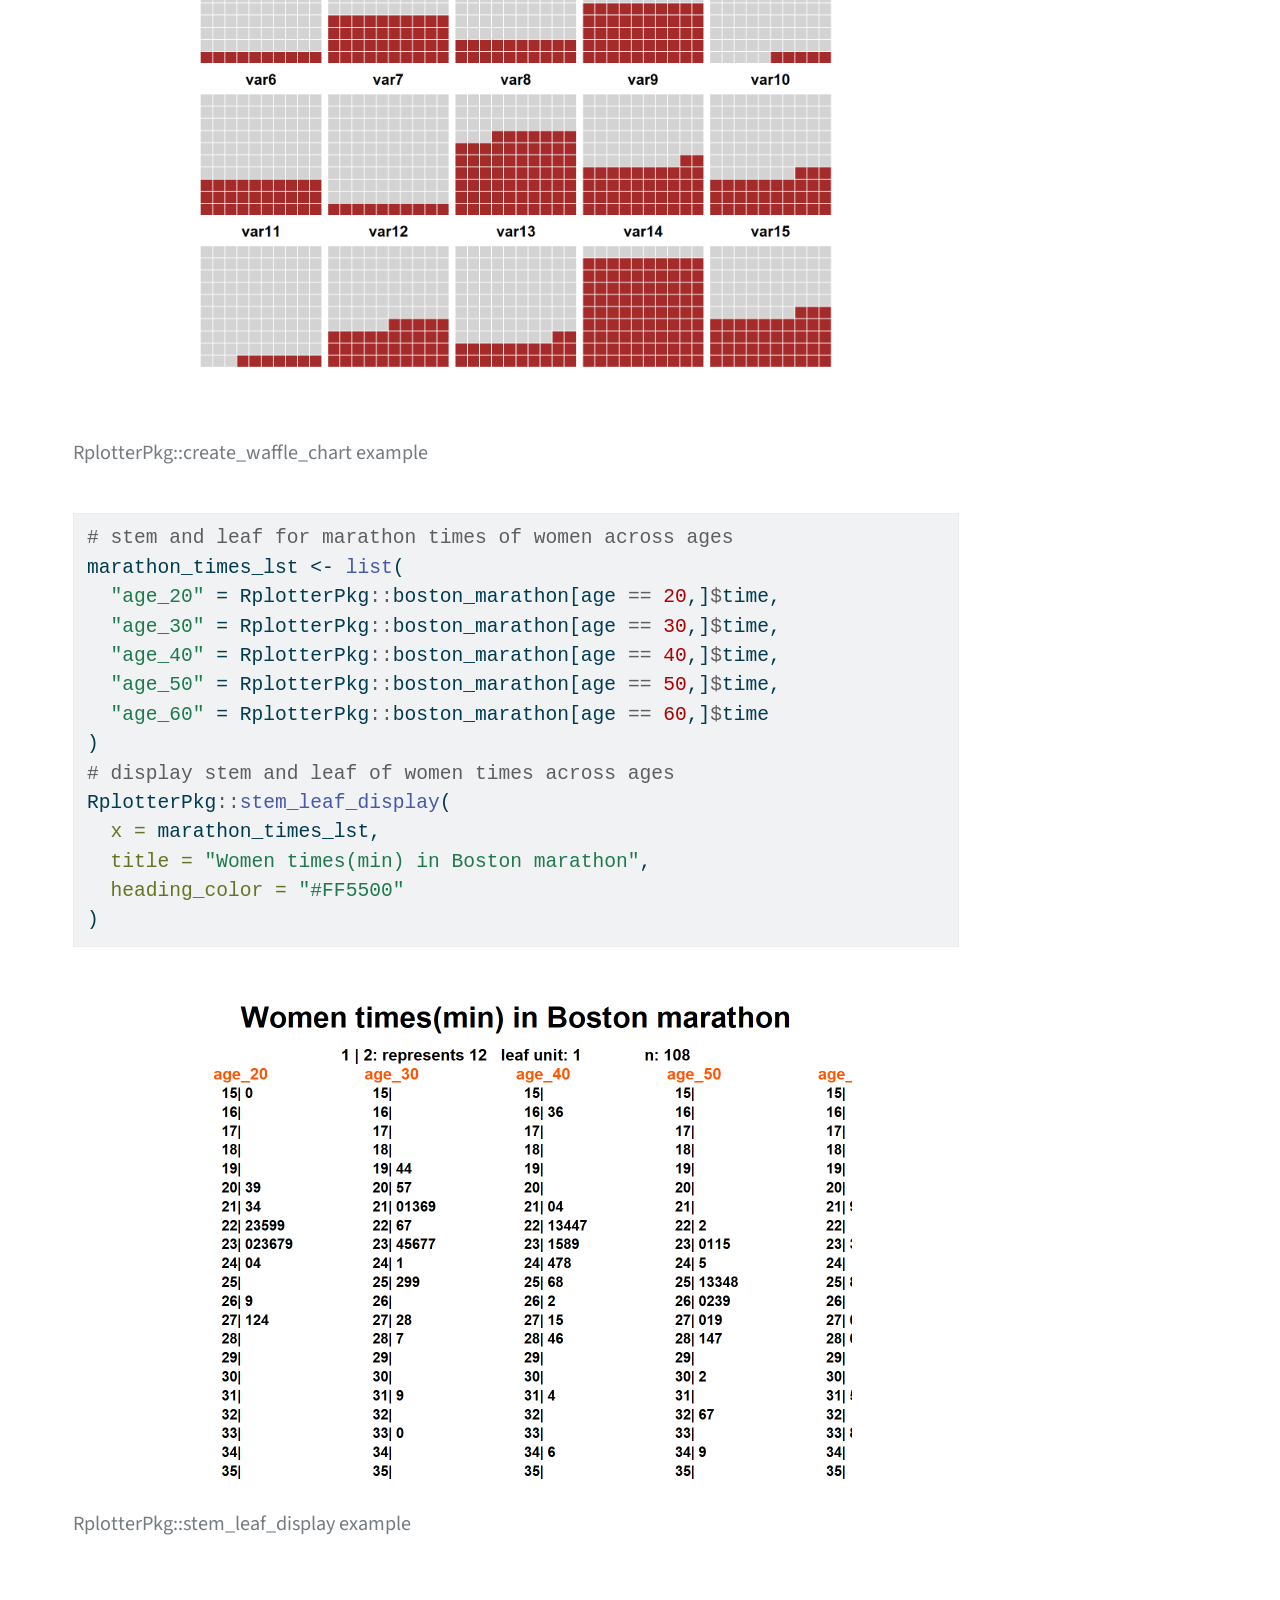
==== commit d2eb4584: "added bar chart" ====
--- a/output/index.html
+++ b/output/index.html
@@ -7,7 +7,7 @@
 <meta name="viewport" content="width=device-width, initial-scale=1.0, user-scalable=yes">
 
 <meta name="author" content="Rick Dean">
-<meta name="dcterms.date" content="2024-12-30">
+<meta name="dcterms.date" content="2025-01-10">
 
 <title>index</title>
 <style>
@@ -100,7 +100,7 @@
     <div>
     <div class="quarto-title-meta-heading">Published</div>
     <div class="quarto-title-meta-contents">
-      <p class="date">December 30, 2024</p>
+      <p class="date">January 10, 2025</p>
     </div>
   </div>
   
@@ -130,9 +130,13 @@
 <h3 class="anchored" data-anchor-id="load-the-required-r-packages-from-cran">Load the required R packages from CRAN:</h3>
 <div class="cell">
 <div class="sourceCode cell-code" id="cb1"><pre class="sourceCode r code-with-copy"><code class="sourceCode r"><span id="cb1-1"><a href="#cb1-1" aria-hidden="true" tabindex="-1"></a><span class="fu">library</span>(data.table)</span>
-<span id="cb1-2"><a href="#cb1-2" aria-hidden="true" tabindex="-1"></a><span class="fu">library</span>(ggplot2)</span>
-<span id="cb1-3"><a href="#cb1-3" aria-hidden="true" tabindex="-1"></a><span class="fu">library</span>(RColorBrewer)</span>
-<span id="cb1-4"><a href="#cb1-4" aria-hidden="true" tabindex="-1"></a><span class="fu">library</span>(aplpack)</span></code><button title="Copy to Clipboard" class="code-copy-button"><i class="bi"></i></button></pre></div>
+<span id="cb1-2"><a href="#cb1-2" aria-hidden="true" tabindex="-1"></a><span class="fu">library</span>(grid)</span>
+<span id="cb1-3"><a href="#cb1-3" aria-hidden="true" tabindex="-1"></a><span class="fu">library</span>(gtable)</span>
+<span id="cb1-4"><a href="#cb1-4" aria-hidden="true" tabindex="-1"></a><span class="fu">library</span>(ggplotify)</span>
+<span id="cb1-5"><a href="#cb1-5" aria-hidden="true" tabindex="-1"></a><span class="fu">library</span>(ggplot2)</span>
+<span id="cb1-6"><a href="#cb1-6" aria-hidden="true" tabindex="-1"></a><span class="fu">library</span>(methods)</span>
+<span id="cb1-7"><a href="#cb1-7" aria-hidden="true" tabindex="-1"></a><span class="fu">library</span>(RColorBrewer)</span>
+<span id="cb1-8"><a href="#cb1-8" aria-hidden="true" tabindex="-1"></a><span class="fu">library</span>(aplpack)</span></code><button title="Copy to Clipboard" class="code-copy-button"><i class="bi"></i></button></pre></div>
 </div>
 </section>
 <section id="load-the-required-r-package-from-github" class="level3">
@@ -144,28 +148,55 @@
 </section>
 <section id="standard-plotting" class="level2">
 <h2 class="anchored" data-anchor-id="standard-plotting">Standard Plotting</h2>
-<p>RplotterPkg offers many of the standard plotting such as scatter, box, density, histogram, range, heatmap, and stick plots. The following example shows how easy it is assign x/y axis variables and label for a heatmap.</p>
+<p>RplotterPkg offers many of the standard plotting such as scatter, box, density, histogram, range, heatmap, and stick plots. The following example shows how easy it is to assign an x axis variable and label for a bar plot.</p>
 <div class="cell">
-<div class="sourceCode cell-code" id="cb3"><pre class="sourceCode r code-with-copy"><code class="sourceCode r"><span id="cb3-1"><a href="#cb3-1" aria-hidden="true" tabindex="-1"></a>RplotterPkg<span class="sc">::</span><span class="fu">create_heatmap</span>(</span>
-<span id="cb3-2"><a href="#cb3-2" aria-hidden="true" tabindex="-1"></a>    <span class="at">df =</span> RplotterPkg<span class="sc">::</span>spinrates,</span>
-<span id="cb3-3"><a href="#cb3-3" aria-hidden="true" tabindex="-1"></a>    <span class="at">aes_x =</span> <span class="st">"velocity"</span>,</span>
-<span id="cb3-4"><a href="#cb3-4" aria-hidden="true" tabindex="-1"></a>    <span class="at">aes_y =</span> <span class="st">"spinrate"</span>,</span>
-<span id="cb3-5"><a href="#cb3-5" aria-hidden="true" tabindex="-1"></a>    <span class="at">aes_fill =</span> <span class="st">"swing_miss"</span>,</span>
-<span id="cb3-6"><a href="#cb3-6" aria-hidden="true" tabindex="-1"></a>    <span class="at">aes_label =</span> <span class="st">"swing_miss"</span>,</span>
-<span id="cb3-7"><a href="#cb3-7" aria-hidden="true" tabindex="-1"></a>    <span class="at">label_fontface =</span> <span class="st">"bold"</span>,</span>
-<span id="cb3-8"><a href="#cb3-8" aria-hidden="true" tabindex="-1"></a>    <span class="at">title =</span> <span class="st">"Likelihood of swinging and missing on a fastball"</span>,</span>
-<span id="cb3-9"><a href="#cb3-9" aria-hidden="true" tabindex="-1"></a>    <span class="at">x_title =</span> <span class="st">"Velocity"</span>,</span>
-<span id="cb3-10"><a href="#cb3-10" aria-hidden="true" tabindex="-1"></a>    <span class="at">y_title =</span> <span class="st">"Spinrate"</span>,</span>
-<span id="cb3-11"><a href="#cb3-11" aria-hidden="true" tabindex="-1"></a>    <span class="at">rot_y_tic_label =</span> <span class="cn">TRUE</span></span>
-<span id="cb3-12"><a href="#cb3-12" aria-hidden="true" tabindex="-1"></a>  ) <span class="sc">+</span></span>
-<span id="cb3-13"><a href="#cb3-13" aria-hidden="true" tabindex="-1"></a>  ggplot2<span class="sc">::</span><span class="fu">scale_fill_gradientn</span>(</span>
-<span id="cb3-14"><a href="#cb3-14" aria-hidden="true" tabindex="-1"></a>    <span class="at">colors =</span> RColorBrewer<span class="sc">::</span><span class="fu">brewer.pal</span>(<span class="at">n =</span> <span class="dv">9</span>, <span class="at">name =</span> <span class="st">"YlOrRd"</span>),</span>
-<span id="cb3-15"><a href="#cb3-15" aria-hidden="true" tabindex="-1"></a>    <span class="at">n.breaks =</span> <span class="dv">8</span></span>
-<span id="cb3-16"><a href="#cb3-16" aria-hidden="true" tabindex="-1"></a>  ) </span></code><button title="Copy to Clipboard" class="code-copy-button"><i class="bi"></i></button></pre></div>
+<div class="sourceCode cell-code" id="cb3"><pre class="sourceCode r code-with-copy"><code class="sourceCode r"><span id="cb3-1"><a href="#cb3-1" aria-hidden="true" tabindex="-1"></a>RplotterPkg<span class="sc">::</span><span class="fu">create_bar_plot</span>(</span>
+<span id="cb3-2"><a href="#cb3-2" aria-hidden="true" tabindex="-1"></a>    <span class="at">df =</span> datasets<span class="sc">::</span>ToothGrowth,</span>
+<span id="cb3-3"><a href="#cb3-3" aria-hidden="true" tabindex="-1"></a>    <span class="at">aes_x =</span> <span class="st">"len"</span>,</span>
+<span id="cb3-4"><a href="#cb3-4" aria-hidden="true" tabindex="-1"></a>    <span class="at">x_major_breaks =</span> <span class="fu">seq</span>(<span class="at">from =</span> <span class="dv">0</span>, <span class="at">to =</span> <span class="dv">40</span>, <span class="at">by =</span> <span class="dv">5</span>),</span>
+<span id="cb3-5"><a href="#cb3-5" aria-hidden="true" tabindex="-1"></a>    <span class="at">y_major_breaks =</span> <span class="fu">seq</span>(<span class="at">from =</span> <span class="dv">0</span>, <span class="at">to =</span> <span class="dv">16</span>, <span class="at">by =</span> <span class="dv">2</span>),</span>
+<span id="cb3-6"><a href="#cb3-6" aria-hidden="true" tabindex="-1"></a>    <span class="at">y_limits =</span> <span class="fu">c</span>(<span class="dv">0</span>, <span class="dv">16</span>),</span>
+<span id="cb3-7"><a href="#cb3-7" aria-hidden="true" tabindex="-1"></a>    <span class="at">bar_labels =</span> <span class="cn">TRUE</span>,</span>
+<span id="cb3-8"><a href="#cb3-8" aria-hidden="true" tabindex="-1"></a>    <span class="at">bar_fill =</span> <span class="st">"blue"</span>,</span>
+<span id="cb3-9"><a href="#cb3-9" aria-hidden="true" tabindex="-1"></a>    <span class="at">bar_alpha =</span> <span class="fl">0.6</span>,</span>
+<span id="cb3-10"><a href="#cb3-10" aria-hidden="true" tabindex="-1"></a>    <span class="at">do_coord_flip =</span> <span class="cn">TRUE</span>,</span>
+<span id="cb3-11"><a href="#cb3-11" aria-hidden="true" tabindex="-1"></a>    <span class="at">rot_y_tic_label =</span> <span class="cn">TRUE</span>,</span>
+<span id="cb3-12"><a href="#cb3-12" aria-hidden="true" tabindex="-1"></a>    <span class="at">title =</span> <span class="st">"Tooth Growth"</span>,</span>
+<span id="cb3-13"><a href="#cb3-13" aria-hidden="true" tabindex="-1"></a>    <span class="at">subtitle =</span> <span class="st">"source: datasets::ToothGrowth"</span>,</span>
+<span id="cb3-14"><a href="#cb3-14" aria-hidden="true" tabindex="-1"></a>    <span class="at">x_title =</span> <span class="st">"Length"</span>,</span>
+<span id="cb3-15"><a href="#cb3-15" aria-hidden="true" tabindex="-1"></a>    <span class="at">y_title =</span> <span class="st">"Count"</span></span>
+<span id="cb3-16"><a href="#cb3-16" aria-hidden="true" tabindex="-1"></a>  )</span></code><button title="Copy to Clipboard" class="code-copy-button"><i class="bi"></i></button></pre></div>
 <div class="cell-output-display">
 <div class="quarto-figure quarto-figure-center">
 <figure class="figure">
 <p><img src="index_files/figure-html/unnamed-chunk-3-1.png" class="img-fluid figure-img" width="1056"></p>
+<figcaption>RplotterPkg::create_bar_plot example</figcaption>
+</figure>
+</div>
+</div>
+</div>
+<p>Creating a minimal heatmap just requires assigning a dataframe along with column names for the x/y axis’ and a dependent variable.</p>
+<div class="cell">
+<div class="sourceCode cell-code" id="cb4"><pre class="sourceCode r code-with-copy"><code class="sourceCode r"><span id="cb4-1"><a href="#cb4-1" aria-hidden="true" tabindex="-1"></a>RplotterPkg<span class="sc">::</span><span class="fu">create_heatmap</span>(</span>
+<span id="cb4-2"><a href="#cb4-2" aria-hidden="true" tabindex="-1"></a>    <span class="at">df =</span> RplotterPkg<span class="sc">::</span>spinrates,</span>
+<span id="cb4-3"><a href="#cb4-3" aria-hidden="true" tabindex="-1"></a>    <span class="at">aes_x =</span> <span class="st">"velocity"</span>,</span>
+<span id="cb4-4"><a href="#cb4-4" aria-hidden="true" tabindex="-1"></a>    <span class="at">aes_y =</span> <span class="st">"spinrate"</span>,</span>
+<span id="cb4-5"><a href="#cb4-5" aria-hidden="true" tabindex="-1"></a>    <span class="at">aes_fill =</span> <span class="st">"swing_miss"</span>,</span>
+<span id="cb4-6"><a href="#cb4-6" aria-hidden="true" tabindex="-1"></a>    <span class="at">aes_label =</span> <span class="st">"swing_miss"</span>,</span>
+<span id="cb4-7"><a href="#cb4-7" aria-hidden="true" tabindex="-1"></a>    <span class="at">label_fontface =</span> <span class="st">"bold"</span>,</span>
+<span id="cb4-8"><a href="#cb4-8" aria-hidden="true" tabindex="-1"></a>    <span class="at">title =</span> <span class="st">"Likelihood of swinging and missing on a fastball"</span>,</span>
+<span id="cb4-9"><a href="#cb4-9" aria-hidden="true" tabindex="-1"></a>    <span class="at">x_title =</span> <span class="st">"Velocity"</span>,</span>
+<span id="cb4-10"><a href="#cb4-10" aria-hidden="true" tabindex="-1"></a>    <span class="at">y_title =</span> <span class="st">"Spinrate"</span>,</span>
+<span id="cb4-11"><a href="#cb4-11" aria-hidden="true" tabindex="-1"></a>    <span class="at">rot_y_tic_label =</span> <span class="cn">TRUE</span></span>
+<span id="cb4-12"><a href="#cb4-12" aria-hidden="true" tabindex="-1"></a>  ) <span class="sc">+</span></span>
+<span id="cb4-13"><a href="#cb4-13" aria-hidden="true" tabindex="-1"></a>  ggplot2<span class="sc">::</span><span class="fu">scale_fill_gradientn</span>(</span>
+<span id="cb4-14"><a href="#cb4-14" aria-hidden="true" tabindex="-1"></a>    <span class="at">colors =</span> RColorBrewer<span class="sc">::</span><span class="fu">brewer.pal</span>(<span class="at">n =</span> <span class="dv">9</span>, <span class="at">name =</span> <span class="st">"YlOrRd"</span>),</span>
+<span id="cb4-15"><a href="#cb4-15" aria-hidden="true" tabindex="-1"></a>    <span class="at">n.breaks =</span> <span class="dv">8</span></span>
+<span id="cb4-16"><a href="#cb4-16" aria-hidden="true" tabindex="-1"></a>  ) </span></code><button title="Copy to Clipboard" class="code-copy-button"><i class="bi"></i></button></pre></div>
+<div class="cell-output-display">
+<div class="quarto-figure quarto-figure-center">
+<figure class="figure">
+<p><img src="index_files/figure-html/unnamed-chunk-4-1.png" class="img-fluid figure-img" width="1056"></p>
 <figcaption>Rplotter::create_heatmap example</figcaption>
 </figure>
 </div>
@@ -176,52 +207,44 @@
 <h2 class="anchored" data-anchor-id="additional-plotting">Additional Plotting</h2>
 <p>Also included with RplotterPkg are routines that are not always available such as spread_level, symmetry, stem_leaf, waffle, and multi-paneled plots. In the examples below we have a waffle plot of simple proportions and a stem_leaf plot comparing women Boston marathon times by age groups.</p>
 <div class="cell">
-<div class="sourceCode cell-code" id="cb4"><pre class="sourceCode r code-with-copy"><code class="sourceCode r"><span id="cb4-1"><a href="#cb4-1" aria-hidden="true" tabindex="-1"></a>proportions_v <span class="ot">&lt;-</span> <span class="fu">c</span>(</span>
-<span id="cb4-2"><a href="#cb4-2" aria-hidden="true" tabindex="-1"></a>  <span class="at">var1=</span><span class="dv">10</span>, <span class="at">var2=</span><span class="dv">40</span>, <span class="at">var3=</span><span class="dv">20</span>, <span class="at">var4=</span><span class="dv">50</span>, <span class="at">var5=</span><span class="dv">5</span>,</span>
-<span id="cb4-3"><a href="#cb4-3" aria-hidden="true" tabindex="-1"></a>  <span class="at">var6=</span><span class="dv">30</span>, <span class="at">var7=</span><span class="dv">10</span>, <span class="at">var8=</span><span class="dv">67</span>, <span class="at">var9=</span><span class="dv">42</span>, <span class="at">var10=</span><span class="dv">33</span>,</span>
-<span id="cb4-4"><a href="#cb4-4" aria-hidden="true" tabindex="-1"></a>  <span class="at">var11=</span><span class="dv">7</span>, <span class="at">var12=</span><span class="dv">35</span>, <span class="at">var13=</span><span class="dv">22</span>, <span class="at">var14=</span><span class="dv">90</span>, <span class="at">var15=</span><span class="dv">43</span></span>
-<span id="cb4-5"><a href="#cb4-5" aria-hidden="true" tabindex="-1"></a>)</span>
-<span id="cb4-6"><a href="#cb4-6" aria-hidden="true" tabindex="-1"></a></span>
-<span id="cb4-7"><a href="#cb4-7" aria-hidden="true" tabindex="-1"></a>RplotterPkg<span class="sc">::</span><span class="fu">create_waffle_chart</span>(</span>
-<span id="cb4-8"><a href="#cb4-8" aria-hidden="true" tabindex="-1"></a>  <span class="at">x =</span> proportions_v,</span>
-<span id="cb4-9"><a href="#cb4-9" aria-hidden="true" tabindex="-1"></a>  <span class="at">title =</span> <span class="st">"Test For 15 Proportion Variables"</span>,</span>
-<span id="cb4-10"><a href="#cb4-10" aria-hidden="true" tabindex="-1"></a>  <span class="at">cell_color =</span> <span class="st">"white"</span>,</span>
-<span id="cb4-11"><a href="#cb4-11" aria-hidden="true" tabindex="-1"></a>  <span class="at">cell_fill =</span> <span class="st">"brown"</span>,</span>
-<span id="cb4-12"><a href="#cb4-12" aria-hidden="true" tabindex="-1"></a>  <span class="at">cell_nonfill =</span> <span class="st">"lightgray"</span>,</span>
-<span id="cb4-13"><a href="#cb4-13" aria-hidden="true" tabindex="-1"></a>  <span class="at">cell_alpha =</span> <span class="fl">0.5</span>,</span>
-<span id="cb4-14"><a href="#cb4-14" aria-hidden="true" tabindex="-1"></a>  <span class="at">line_width =</span> <span class="dv">4</span></span>
-<span id="cb4-15"><a href="#cb4-15" aria-hidden="true" tabindex="-1"></a>)</span></code><button title="Copy to Clipboard" class="code-copy-button"><i class="bi"></i></button></pre></div>
+<div class="sourceCode cell-code" id="cb5"><pre class="sourceCode r code-with-copy"><code class="sourceCode r"><span id="cb5-1"><a href="#cb5-1" aria-hidden="true" tabindex="-1"></a>proportions_v <span class="ot">&lt;-</span> <span class="fu">c</span>(</span>
+<span id="cb5-2"><a href="#cb5-2" aria-hidden="true" tabindex="-1"></a>  <span class="at">var1=</span><span class="dv">10</span>, <span class="at">var2=</span><span class="dv">40</span>, <span class="at">var3=</span><span class="dv">20</span>, <span class="at">var4=</span><span class="dv">50</span>, <span class="at">var5=</span><span class="dv">5</span>,</span>
+<span id="cb5-3"><a href="#cb5-3" aria-hidden="true" tabindex="-1"></a>  <span class="at">var6=</span><span class="dv">30</span>, <span class="at">var7=</span><span class="dv">10</span>, <span class="at">var8=</span><span class="dv">67</span>, <span class="at">var9=</span><span class="dv">42</span>, <span class="at">var10=</span><span class="dv">33</span>,</span>
+<span id="cb5-4"><a href="#cb5-4" aria-hidden="true" tabindex="-1"></a>  <span class="at">var11=</span><span class="dv">7</span>, <span class="at">var12=</span><span class="dv">35</span>, <span class="at">var13=</span><span class="dv">22</span>, <span class="at">var14=</span><span class="dv">90</span>, <span class="at">var15=</span><span class="dv">43</span></span>
+<span id="cb5-5"><a href="#cb5-5" aria-hidden="true" tabindex="-1"></a>)</span>
+<span id="cb5-6"><a href="#cb5-6" aria-hidden="true" tabindex="-1"></a></span>
+<span id="cb5-7"><a href="#cb5-7" aria-hidden="true" tabindex="-1"></a>RplotterPkg<span class="sc">::</span><span class="fu">create_waffle_chart</span>(</span>
+<span id="cb5-8"><a href="#cb5-8" aria-hidden="true" tabindex="-1"></a>  <span class="at">x =</span> proportions_v,</span>
+<span id="cb5-9"><a href="#cb5-9" aria-hidden="true" tabindex="-1"></a>  <span class="at">title =</span> <span class="st">"Test For 15 Proportion Variables"</span>,</span>
+<span id="cb5-10"><a href="#cb5-10" aria-hidden="true" tabindex="-1"></a>)</span></code><button title="Copy to Clipboard" class="code-copy-button"><i class="bi"></i></button></pre></div>
 <div class="cell-output-display">
 <div class="quarto-figure quarto-figure-center">
 <figure class="figure">
-<p><img src="index_files/figure-html/unnamed-chunk-4-1.png" class="img-fluid figure-img" width="1104"></p>
+<p><img src="index_files/figure-html/unnamed-chunk-5-1.png" class="img-fluid figure-img" width="1104"></p>
 <figcaption>RplotterPkg::create_waffle_chart example</figcaption>
 </figure>
 </div>
 </div>
 </div>
 <div class="cell">
-<div class="sourceCode cell-code" id="cb5"><pre class="sourceCode r code-with-copy"><code class="sourceCode r"><span id="cb5-1"><a href="#cb5-1" aria-hidden="true" tabindex="-1"></a><span class="co"># stem and leaf for marathon times of women across ages</span></span>
-<span id="cb5-2"><a href="#cb5-2" aria-hidden="true" tabindex="-1"></a>marathon_times_lst <span class="ot">&lt;-</span> <span class="fu">list</span>(</span>
-<span id="cb5-3"><a href="#cb5-3" aria-hidden="true" tabindex="-1"></a>  <span class="st">"age_20"</span> <span class="ot">=</span> RplotterPkg<span class="sc">::</span>boston_marathon[age <span class="sc">==</span> <span class="dv">20</span>,]<span class="sc">$</span>time,</span>
-<span id="cb5-4"><a href="#cb5-4" aria-hidden="true" tabindex="-1"></a>  <span class="st">"age_30"</span> <span class="ot">=</span> RplotterPkg<span class="sc">::</span>boston_marathon[age <span class="sc">==</span> <span class="dv">30</span>,]<span class="sc">$</span>time,</span>
-<span id="cb5-5"><a href="#cb5-5" aria-hidden="true" tabindex="-1"></a>  <span class="st">"age_40"</span> <span class="ot">=</span> RplotterPkg<span class="sc">::</span>boston_marathon[age <span class="sc">==</span> <span class="dv">40</span>,]<span class="sc">$</span>time,</span>
-<span id="cb5-6"><a href="#cb5-6" aria-hidden="true" tabindex="-1"></a>  <span class="st">"age_50"</span> <span class="ot">=</span> RplotterPkg<span class="sc">::</span>boston_marathon[age <span class="sc">==</span> <span class="dv">50</span>,]<span class="sc">$</span>time,</span>
-<span id="cb5-7"><a href="#cb5-7" aria-hidden="true" tabindex="-1"></a>  <span class="st">"age_60"</span> <span class="ot">=</span> RplotterPkg<span class="sc">::</span>boston_marathon[age <span class="sc">==</span> <span class="dv">60</span>,]<span class="sc">$</span>time</span>
-<span id="cb5-8"><a href="#cb5-8" aria-hidden="true" tabindex="-1"></a>)</span>
-<span id="cb5-9"><a href="#cb5-9" aria-hidden="true" tabindex="-1"></a><span class="co"># display stem and leaf of women times across ages</span></span>
-<span id="cb5-10"><a href="#cb5-10" aria-hidden="true" tabindex="-1"></a>table_grob <span class="ot">&lt;-</span> RplotterPkg<span class="sc">::</span><span class="fu">stem_leaf_display</span>(</span>
-<span id="cb5-11"><a href="#cb5-11" aria-hidden="true" tabindex="-1"></a>  <span class="at">x =</span> marathon_times_lst,</span>
-<span id="cb5-12"><a href="#cb5-12" aria-hidden="true" tabindex="-1"></a>  <span class="at">title =</span> <span class="st">"Women times(min) in Boston marathon"</span>,</span>
-<span id="cb5-13"><a href="#cb5-13" aria-hidden="true" tabindex="-1"></a>  <span class="at">heading_color =</span> <span class="st">"#FF5500"</span>,</span>
-<span id="cb5-14"><a href="#cb5-14" aria-hidden="true" tabindex="-1"></a>  <span class="at">display_grob =</span> <span class="cn">FALSE</span></span>
-<span id="cb5-15"><a href="#cb5-15" aria-hidden="true" tabindex="-1"></a>)</span>
-<span id="cb5-16"><a href="#cb5-16" aria-hidden="true" tabindex="-1"></a>grid<span class="sc">::</span><span class="fu">grid.newpage</span>()</span>
-<span id="cb5-17"><a href="#cb5-17" aria-hidden="true" tabindex="-1"></a>grid<span class="sc">::</span><span class="fu">grid.draw</span>(table_grob)</span></code><button title="Copy to Clipboard" class="code-copy-button"><i class="bi"></i></button></pre></div>
+<div class="sourceCode cell-code" id="cb6"><pre class="sourceCode r code-with-copy"><code class="sourceCode r"><span id="cb6-1"><a href="#cb6-1" aria-hidden="true" tabindex="-1"></a><span class="co"># stem and leaf for marathon times of women across ages</span></span>
+<span id="cb6-2"><a href="#cb6-2" aria-hidden="true" tabindex="-1"></a>marathon_times_lst <span class="ot">&lt;-</span> <span class="fu">list</span>(</span>
+<span id="cb6-3"><a href="#cb6-3" aria-hidden="true" tabindex="-1"></a>  <span class="st">"age_20"</span> <span class="ot">=</span> RplotterPkg<span class="sc">::</span>boston_marathon[age <span class="sc">==</span> <span class="dv">20</span>,]<span class="sc">$</span>time,</span>
+<span id="cb6-4"><a href="#cb6-4" aria-hidden="true" tabindex="-1"></a>  <span class="st">"age_30"</span> <span class="ot">=</span> RplotterPkg<span class="sc">::</span>boston_marathon[age <span class="sc">==</span> <span class="dv">30</span>,]<span class="sc">$</span>time,</span>
+<span id="cb6-5"><a href="#cb6-5" aria-hidden="true" tabindex="-1"></a>  <span class="st">"age_40"</span> <span class="ot">=</span> RplotterPkg<span class="sc">::</span>boston_marathon[age <span class="sc">==</span> <span class="dv">40</span>,]<span class="sc">$</span>time,</span>
+<span id="cb6-6"><a href="#cb6-6" aria-hidden="true" tabindex="-1"></a>  <span class="st">"age_50"</span> <span class="ot">=</span> RplotterPkg<span class="sc">::</span>boston_marathon[age <span class="sc">==</span> <span class="dv">50</span>,]<span class="sc">$</span>time,</span>
+<span id="cb6-7"><a href="#cb6-7" aria-hidden="true" tabindex="-1"></a>  <span class="st">"age_60"</span> <span class="ot">=</span> RplotterPkg<span class="sc">::</span>boston_marathon[age <span class="sc">==</span> <span class="dv">60</span>,]<span class="sc">$</span>time</span>
+<span id="cb6-8"><a href="#cb6-8" aria-hidden="true" tabindex="-1"></a>)</span>
+<span id="cb6-9"><a href="#cb6-9" aria-hidden="true" tabindex="-1"></a><span class="co"># display stem and leaf of women times across ages</span></span>
+<span id="cb6-10"><a href="#cb6-10" aria-hidden="true" tabindex="-1"></a>RplotterPkg<span class="sc">::</span><span class="fu">stem_leaf_display</span>(</span>
+<span id="cb6-11"><a href="#cb6-11" aria-hidden="true" tabindex="-1"></a>  <span class="at">x =</span> marathon_times_lst,</span>
+<span id="cb6-12"><a href="#cb6-12" aria-hidden="true" tabindex="-1"></a>  <span class="at">title =</span> <span class="st">"Women times(min) in Boston marathon"</span>,</span>
+<span id="cb6-13"><a href="#cb6-13" aria-hidden="true" tabindex="-1"></a>  <span class="at">heading_color =</span> <span class="st">"#FF5500"</span></span>
+<span id="cb6-14"><a href="#cb6-14" aria-hidden="true" tabindex="-1"></a>)</span></code><button title="Copy to Clipboard" class="code-copy-button"><i class="bi"></i></button></pre></div>
 <div class="cell-output-display">
 <div class="quarto-figure quarto-figure-center">
 <figure class="figure">
-<p><img src="index_files/figure-html/unnamed-chunk-5-1.png" class="img-fluid figure-img" width="672"></p>
+<p><img src="index_files/figure-html/unnamed-chunk-6-1.png" class="img-fluid figure-img" width="672"></p>
 <figcaption>RplotterPkg::stem_leaf_display example</figcaption>
 </figure>
 </div>
